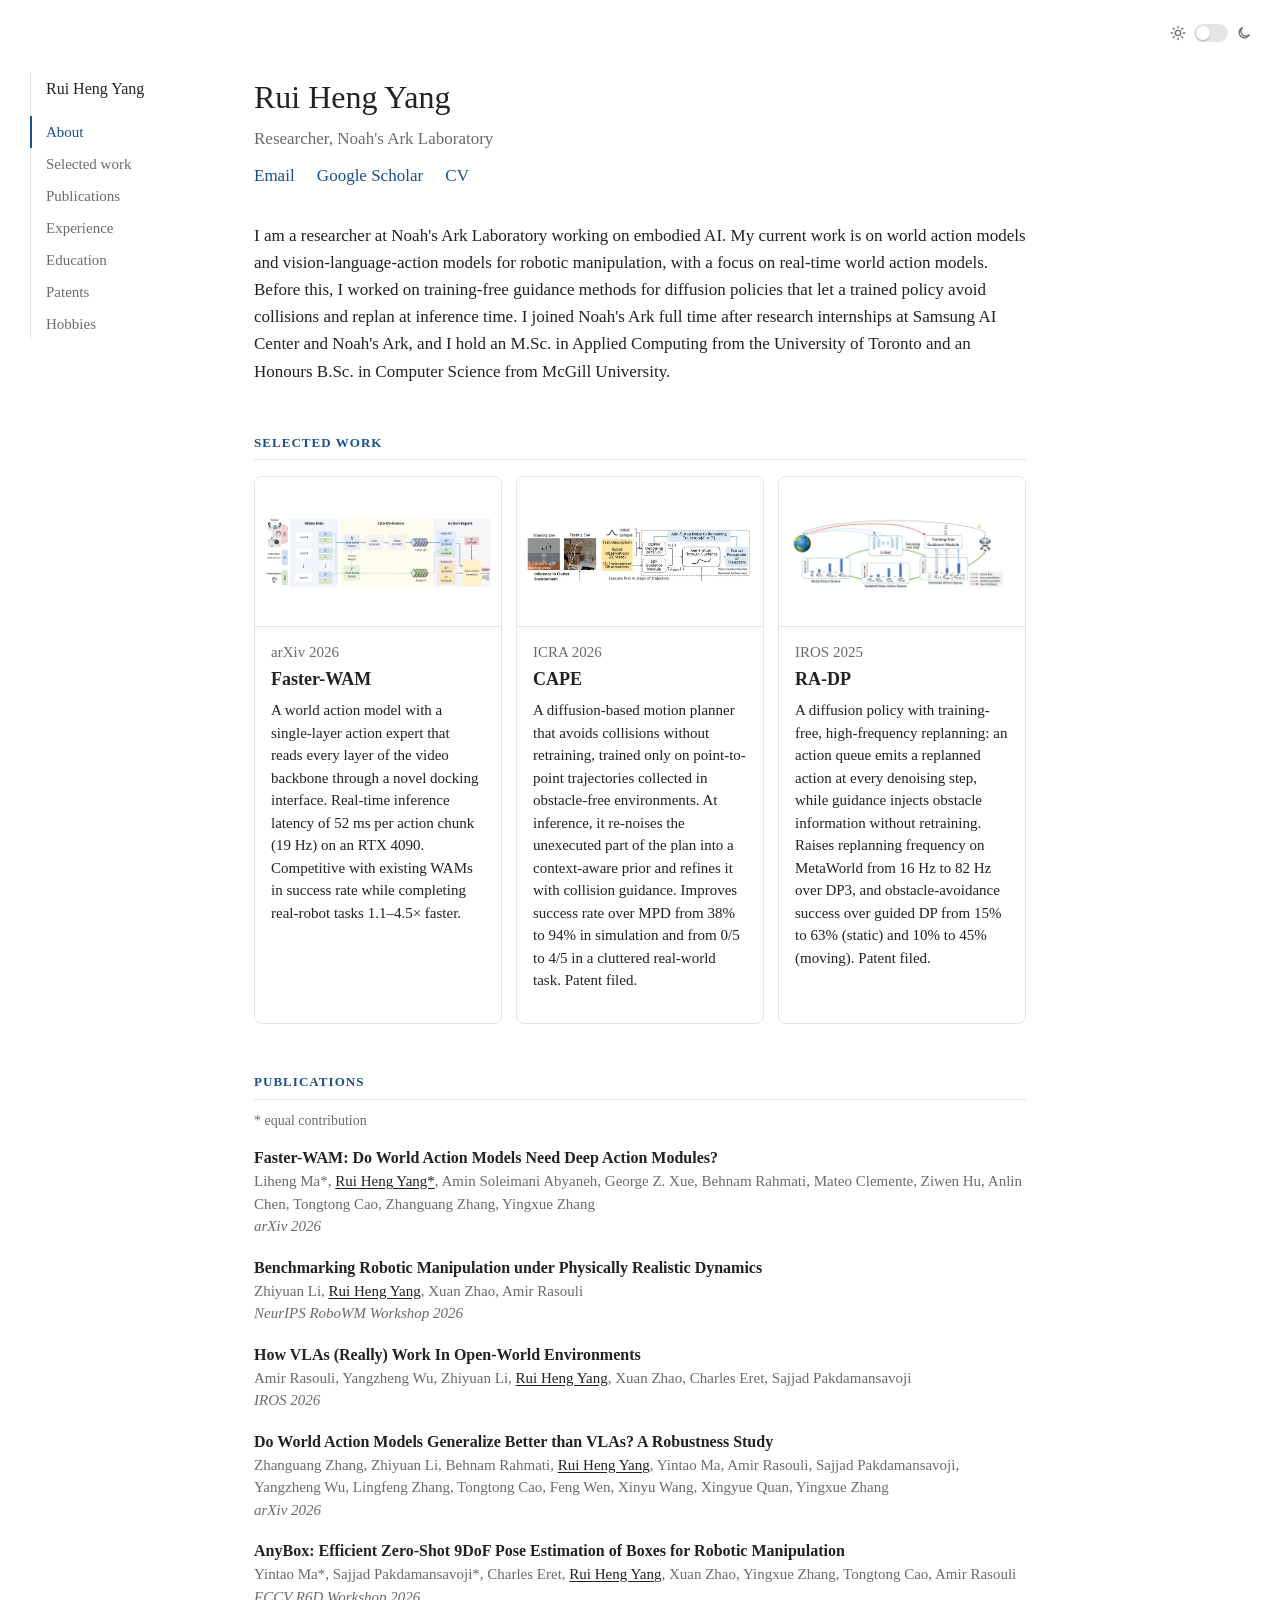
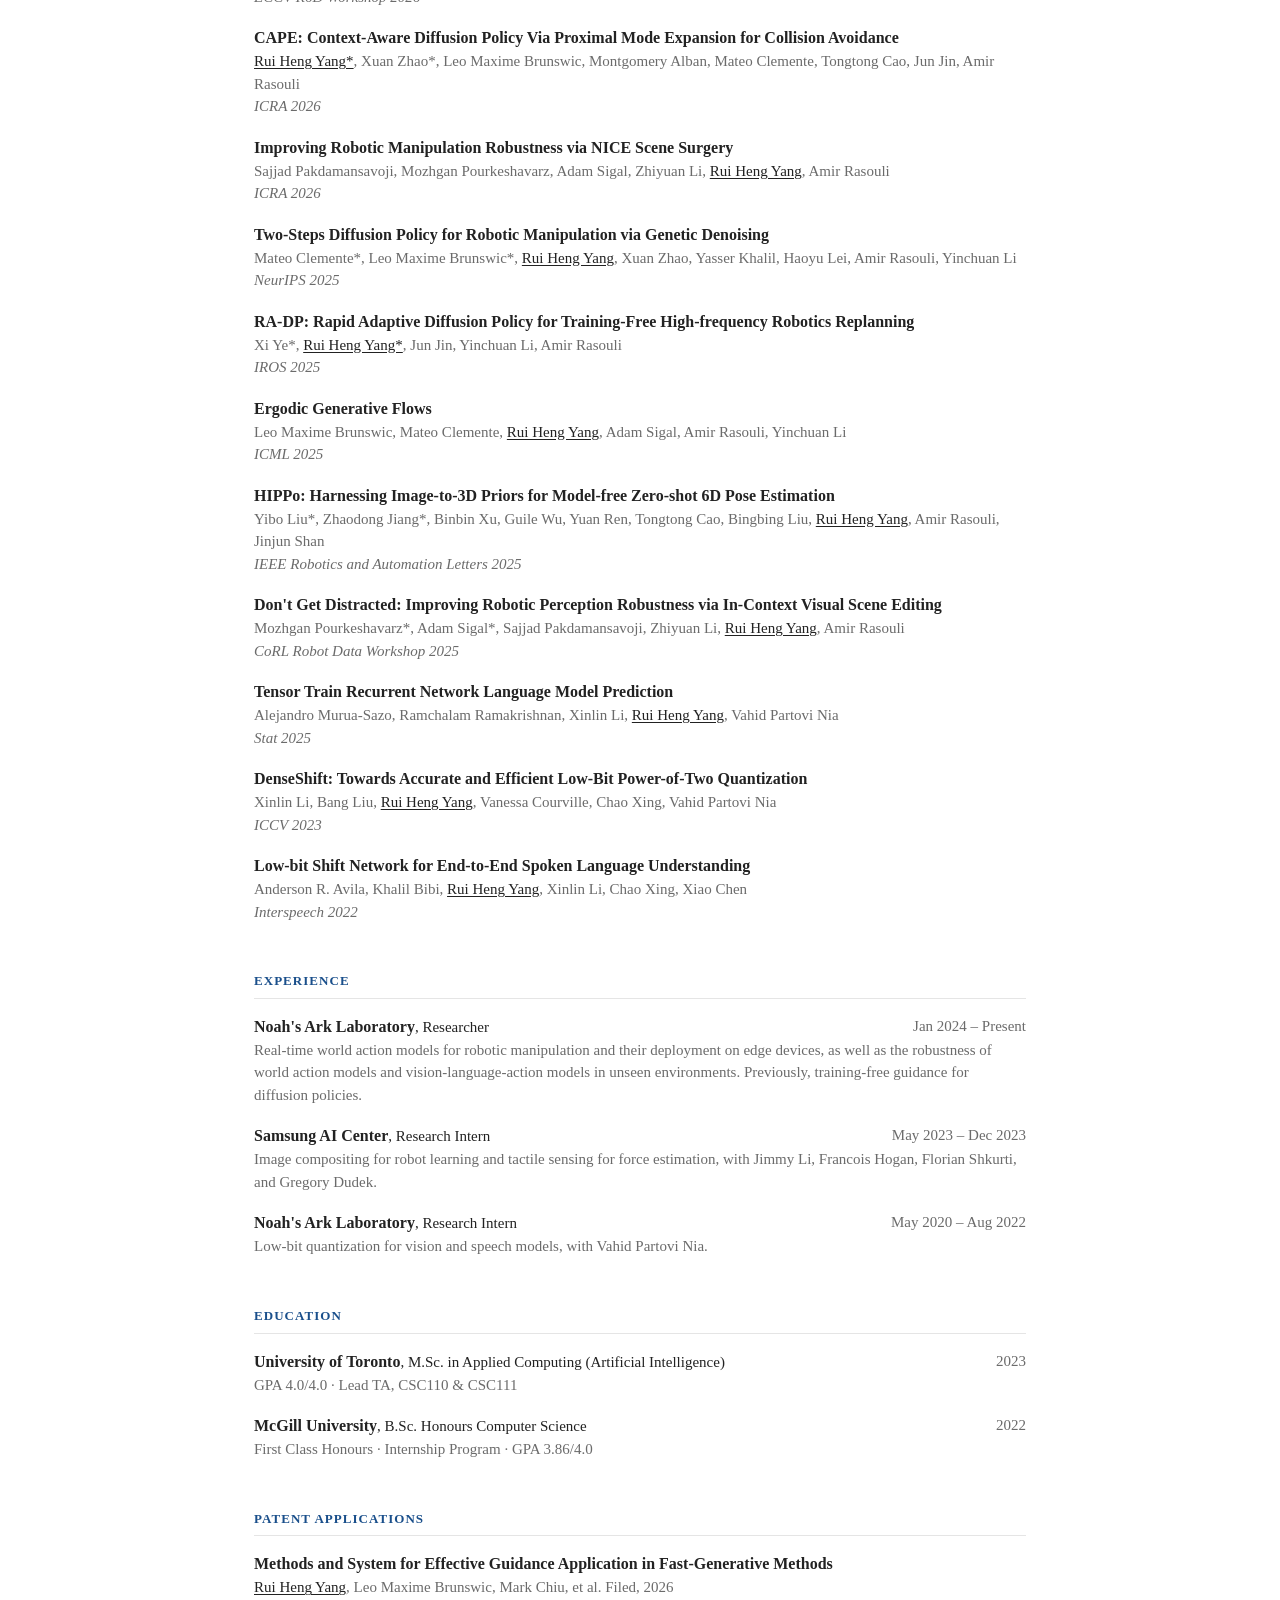
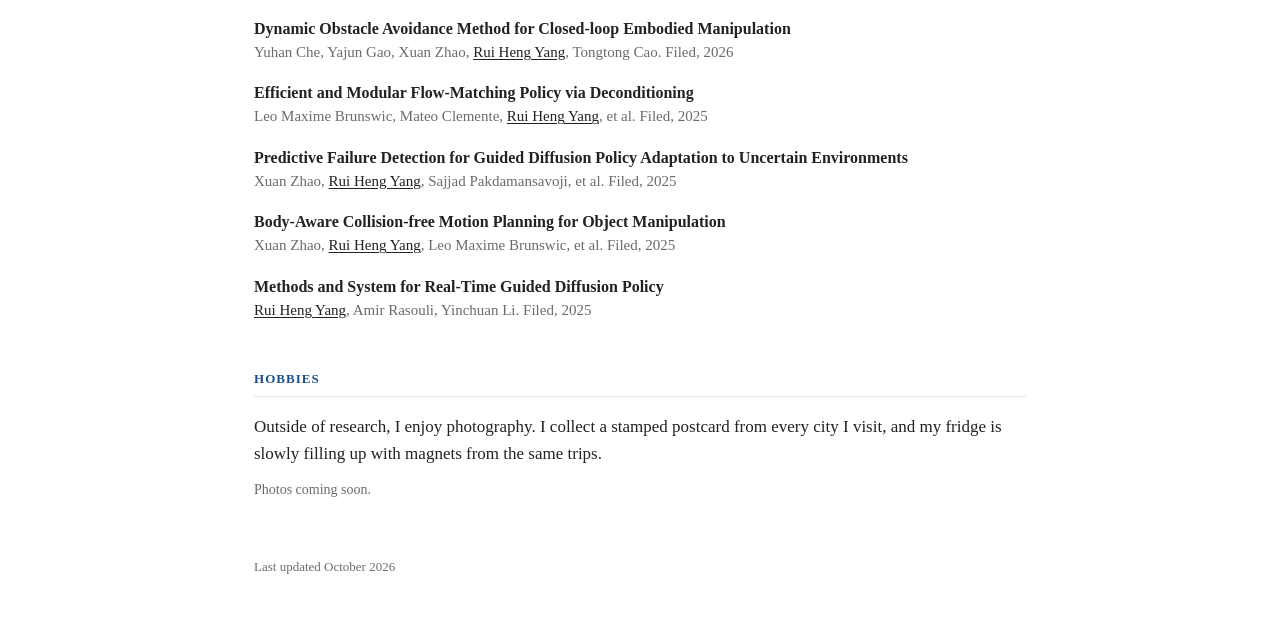
==== index.html @ 2f14631d "Website: add Hobbies section" ====
<!doctype html>
<!-- Author: Rui Heng Yang -->
<html lang="en">
<head>
  <meta charset="utf-8">
  <meta name="viewport" content="width=device-width, initial-scale=1">
  <title>Rui Heng Yang</title>
  <meta name="description" content="Rui Heng Yang, researcher at Noah's Ark Laboratory working on world action models and vision-language-action models for robotic manipulation.">
  <link rel="canonical" href="https://rhyang6.github.io/">
  <meta property="og:type" content="website">
  <meta property="og:title" content="Rui Heng Yang">
  <meta property="og:description" content="Researcher at Noah's Ark Laboratory working on world action models and vision-language-action models for robotic manipulation.">
  <meta property="og:url" content="https://rhyang6.github.io/">
  <meta name="twitter:card" content="summary">
  <link rel="icon" href="assets/favicon.svg" type="image/svg+xml">
  <link rel="stylesheet" href="styles.css">
  <script>
    // Apply the saved or system theme before first paint to avoid a flash.
    (function () {
      let saved = null;
      try { saved = localStorage.getItem("theme"); } catch { /* storage blocked: use system theme */ }
      const dark = saved ? saved === "dark" : matchMedia("(prefers-color-scheme: dark)").matches;
      document.documentElement.dataset.theme = dark ? "dark" : "light";
    })();
  </script>
</head>
<body>
  <button type="button" id="theme-toggle" class="theme-toggle" role="switch" aria-label="Dark mode">
    <svg class="icon" viewBox="0 0 24 24" aria-hidden="true"><circle cx="12" cy="12" r="4"/><path d="M12 2v2M12 20v2M4.9 4.9l1.4 1.4M17.7 17.7l1.4 1.4M2 12h2M20 12h2M4.9 19.1l1.4-1.4M17.7 6.3l1.4-1.4"/></svg>
    <span class="track"><span class="knob"></span></span>
    <svg class="icon" viewBox="0 0 24 24" aria-hidden="true"><path d="M20 14.5A8 8 0 1 1 9.5 4a6.5 6.5 0 0 0 10.5 10.5z"/></svg>
  </button>
  <nav class="sidebar" aria-label="Sections">
    <a href="#top" class="sidebar-name">Rui Heng Yang</a>
    <a href="#about">About</a>
    <a href="#selected">Selected work</a>
    <a href="#publications">Publications</a>
    <a href="#experience">Experience</a>
    <a href="#education">Education</a>
    <a href="#patents">Patents</a>
    <a href="#hobbies">Hobbies</a>
  </nav>
  <main id="top">
    <header>
      <h1>Rui Heng Yang</h1>
      <p class="meta">Researcher, Noah's Ark Laboratory</p>
      <p class="contact">
        <a href="mailto:ruihengyang6@hotmail.com">Email</a>
        <a href="https://scholar.google.ca/citations?user=rZIiTroAAAAJ&amp;hl=en" target="_blank" rel="noopener">Google Scholar</a>
        <a href="assets/Rui_Heng_Yang_CV.pdf" target="_blank">CV</a>
      </p>
      <nav class="topnav" aria-label="Sections">
        <a href="#selected">Selected work</a>
        <a href="#publications">Publications</a>
        <a href="#experience">Experience</a>
        <a href="#education">Education</a>
        <a href="#patents">Patents</a>
        <a href="#hobbies">Hobbies</a>
      </nav>
    </header>

    <section id="about">
      <p>
        I am a researcher at Noah's Ark Laboratory working on embodied AI. My current work is on world action
        models and vision-language-action models for robotic manipulation, with a focus on real-time world
        action models. Before this, I worked on training-free guidance methods for diffusion policies that let
        a trained policy avoid collisions and replan at inference time. I joined Noah's Ark full time after
        research internships at Samsung AI Center and Noah's Ark, and I hold an M.Sc. in Applied Computing from
        the University of Toronto and an Honours B.Sc. in Computer Science from McGill University.
      </p>
    </section>

    <section id="selected">
      <h2>Selected work</h2>
      <div class="cards" id="highlight-cards"></div>
    </section>

    <section id="publications">
      <h2>Publications</h2>
      <p class="note">* equal contribution</p>
      <ul class="list" id="pub-list"></ul>
    </section>

    <section id="experience">
      <h2>Experience</h2>
      <ul class="list" id="exp-list"></ul>
    </section>

    <section id="education">
      <h2>Education</h2>
      <ul class="list" id="edu-list"></ul>
    </section>

    <section id="patents">
      <h2>Patent applications</h2>
      <ul class="list" id="patent-list"></ul>
    </section>

    <section id="hobbies">
      <h2>Hobbies</h2>
      <p>
        Outside of research, I enjoy photography. I collect a stamped postcard from every city I visit, and my
        fridge is slowly filling up with magnets from the same trips.
      </p>
      <p class="note">Photos coming soon.</p>
    </section>

    <footer>Last updated October 2026</footer>
  </main>

  <dialog id="lightbox" aria-label="Enlarged figure">
    <button type="button" class="lightbox-close" aria-label="Close">&times;</button>
    <img src="" alt="">
  </dialog>
  <script src="data.js"></script>
  <script src="main.js"></script>
</body>
</html>
---- styles.css ----
/* Author: Rui Heng Yang */
:root {
  --bg: #ffffff;
  --text: #222222;
  --muted: #6b6b6b;
  --rule: #e5e5e5;
  --link: #1a4f8b;
  --font: "Charter", "Bitstream Charter", "Sitka Text", Cambria, Georgia, serif;
}
[data-theme="dark"] { --bg: #161616; --text: #e4e4e4; --muted: #9a9a9a; --rule: #2e2e2e; --link: #8fb8e8; }

* { box-sizing: border-box; }
body { margin: 0; background: var(--bg); color: var(--text); font: 17px/1.6 var(--font); }
main { max-width: 820px; margin: 0 auto; padding: 72px 24px 48px; }
a { color: var(--link); text-decoration: none; }
a:hover { text-decoration: underline; }
p { margin: 0 0 1em; }

header { margin-bottom: 32px; }
h1 { font-size: 32px; font-weight: 400; margin: 0; }
.meta { color: var(--muted); margin: 2px 0 10px; }
.contact a { margin-right: 18px; }
.theme-toggle {
  position: fixed; top: 20px; right: 24px; display: flex; align-items: center; gap: 8px;
  background: none; border: 0; padding: 4px; cursor: pointer; color: var(--muted);
}
.theme-toggle:hover { color: var(--text); }
.theme-toggle .icon { width: 16px; height: 16px; fill: none; stroke: currentColor; stroke-width: 2; stroke-linecap: round; stroke-linejoin: round; }
.track { position: relative; width: 34px; height: 18px; border-radius: 9px; background: var(--rule); transition: background .2s; }
.knob {
  position: absolute; top: 2px; left: 2px; width: 14px; height: 14px; border-radius: 50%;
  background: var(--bg); box-shadow: 0 1px 2px rgba(0,0,0,.25); transition: transform .2s;
}
[data-theme="dark"] .track { background: var(--link); }
[data-theme="dark"] .knob { transform: translateX(16px); }

/* Sidebar: fixed section links, shown only when there is room beside the content column. */
.sidebar {
  position: fixed; top: 72px; left: max(24px, calc(50% - 410px - 200px)); width: 160px;
  display: flex; flex-direction: column; border-left: 1px solid var(--rule); font-size: 15px;
}
.sidebar a { color: var(--muted); padding: 4px 0 4px 14px; margin-left: -1px; border-left: 2px solid transparent; }
.sidebar a:hover { color: var(--text); text-decoration: none; }
.sidebar a.current { color: var(--link); border-left-color: var(--link); }
.sidebar .sidebar-name { color: var(--text); font-size: 16px; margin-bottom: 10px; }
html { scroll-behavior: smooth; }
section { scroll-margin-top: 24px; }
/* Section links under the header replace the sidebar when there is no room for it. */
.topnav { display: none; flex-wrap: wrap; gap: 4px 16px; margin-top: 14px; padding-top: 10px; border-top: 1px solid var(--rule); font-size: 15px; }
.topnav a { color: var(--muted); }
.topnav a:hover { color: var(--text); text-decoration: none; }
@media (max-width: 1260px) { .sidebar { display: none; } .topnav { display: flex; } }

h2 {
  font-size: 13px; font-weight: 600; letter-spacing: .08em; text-transform: uppercase;
  color: var(--link); margin: 48px 0 16px; padding-bottom: 6px; border-bottom: 1px solid var(--rule);
}
.note { color: var(--muted); font-size: 14px; margin-top: -6px; }

/* Selected work */
.cards { display: grid; grid-template-columns: repeat(3, 1fr); gap: 14px; }
.card {
  border: 1px solid var(--rule); border-radius: 8px; padding: 0 16px 16px; display: flex; flex-direction: column;
  overflow: hidden; transition: border-color .15s, transform .15s;
}
.card:hover { border-color: var(--link); transform: translateY(-2px); }
.card-fig {
  margin: 0 -16px 14px; height: 150px; background: #fff; border: 0; border-bottom: 1px solid var(--rule);
  display: block; width: calc(100% + 32px); padding: 10px; cursor: zoom-in; font: inherit; overflow: hidden;
}
/* Fixed pixel height: percentage heights inside a <button> do not resolve in Safari. */
.card-fig img { display: block; width: 100%; height: 129px; object-fit: contain; }
#lightbox { border: 0; padding: 36px 16px 16px; background: #fff; border-radius: 8px; max-width: 94vw; max-height: 92vh; cursor: zoom-out; }
#lightbox::backdrop { background: rgba(0, 0, 0, .7); }
#lightbox img { display: block; max-width: calc(94vw - 32px); max-height: calc(92vh - 52px); }
.lightbox-close { position: absolute; top: 6px; right: 8px; border: 0; background: none; font-size: 28px; line-height: 1; color: #555; cursor: pointer; }
.lightbox-close:hover { color: #000; }
.card-venue { font-size: 13px; color: var(--muted); margin: 0 0 4px; }
.card h3 { font-size: 18px; font-weight: 600; margin: 0 0 8px; line-height: 1.3; }
.card p { font-size: 15px; line-height: 1.5; }
.card > p:nth-of-type(2) { flex: 1; }

/* Lists */
.list { list-style: none; padding: 0; margin: 0; }
.list > li { margin-bottom: 18px; font-size: 15px; line-height: 1.5; color: var(--muted); }
.title { color: var(--text); font-weight: 600; font-size: 16px; }
.paper-link { color: inherit; }
.paper-link:hover { color: var(--link); }
.me { color: var(--text); text-decoration: underline; text-underline-offset: 2px; }
.venue { font-style: italic; }
.row { display: flex; justify-content: space-between; gap: 16px; color: var(--text); }
.dates { color: var(--muted); white-space: nowrap; }
.sub { color: var(--muted); }

@media (prefers-reduced-motion: reduce) {
  html { scroll-behavior: auto; }
  *, *::before, *::after { transition: none !important; }
  .card:hover { transform: none; }
}

footer { margin-top: 56px; font-size: 13px; color: var(--muted); }

@media (max-width: 720px) {
  main { padding-top: 40px; }
  .cards { grid-template-columns: 1fr; }
  .row { flex-direction: column; gap: 0; }
}
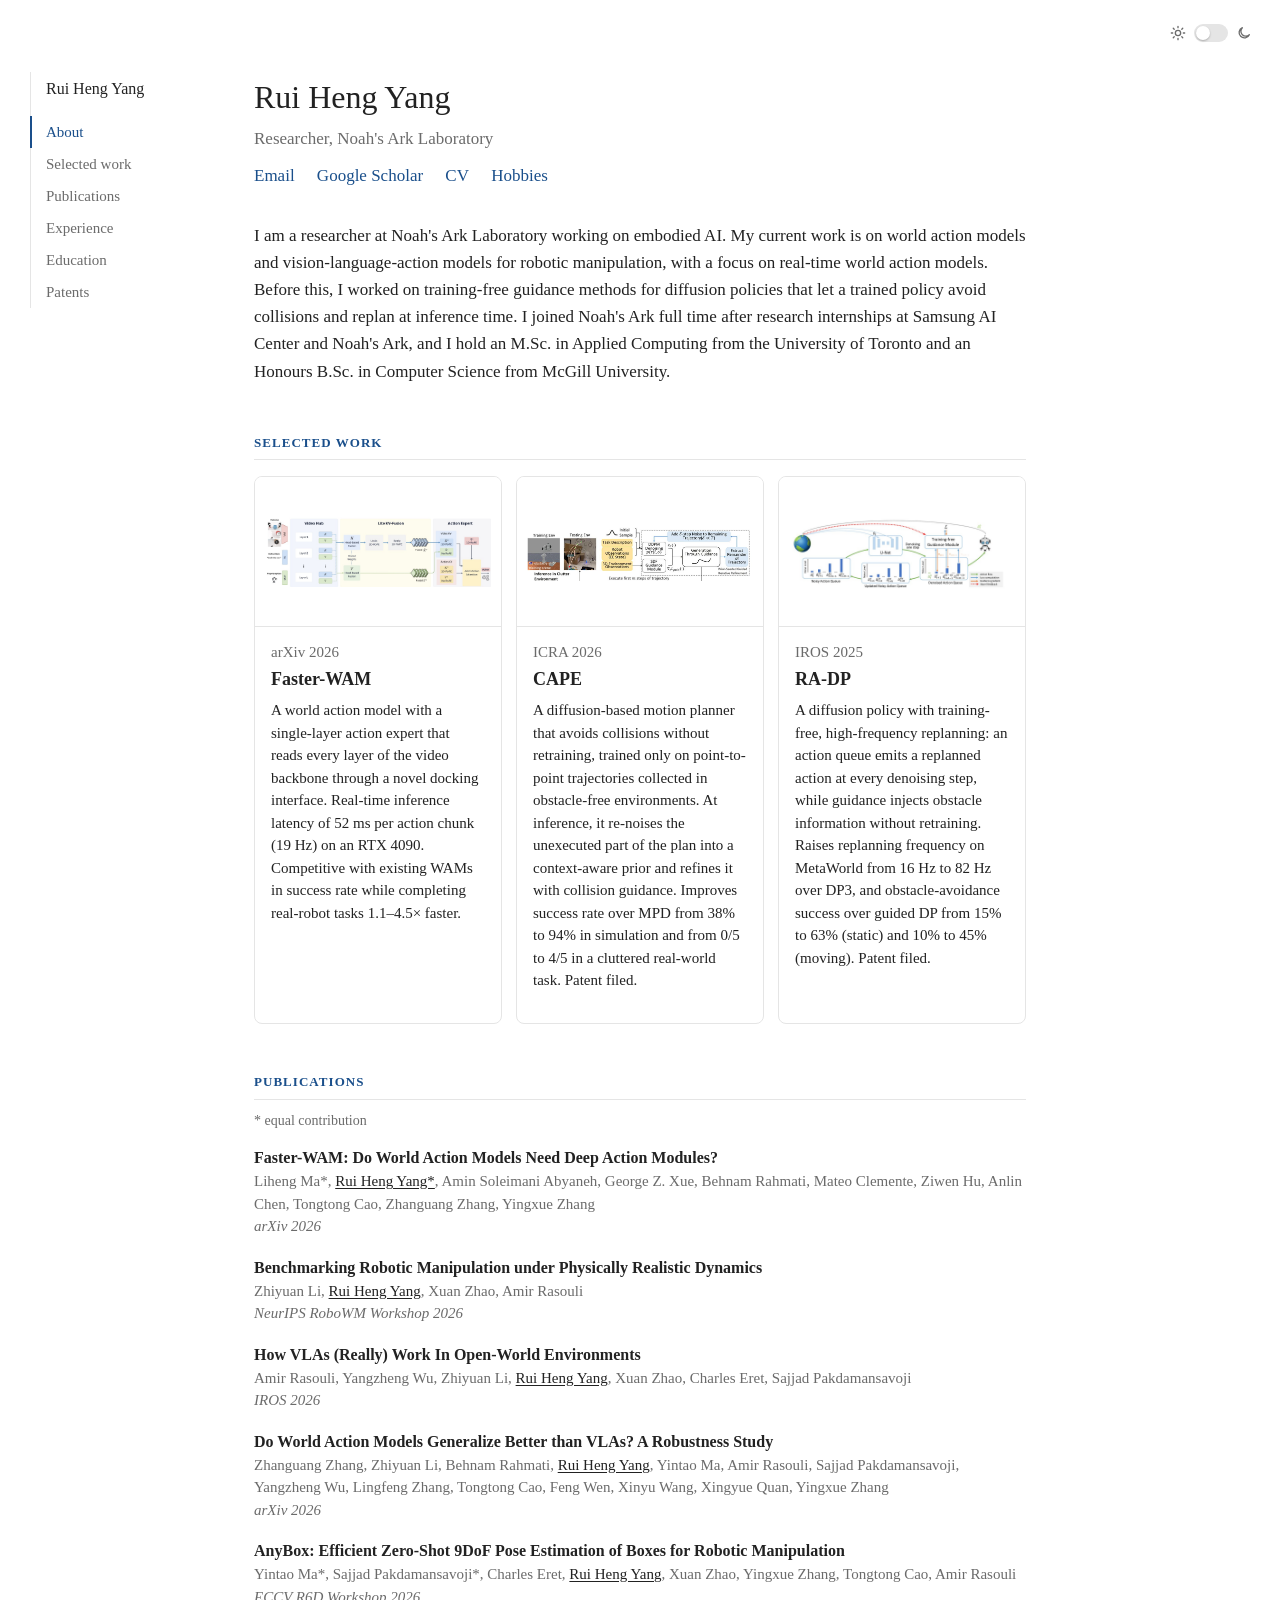
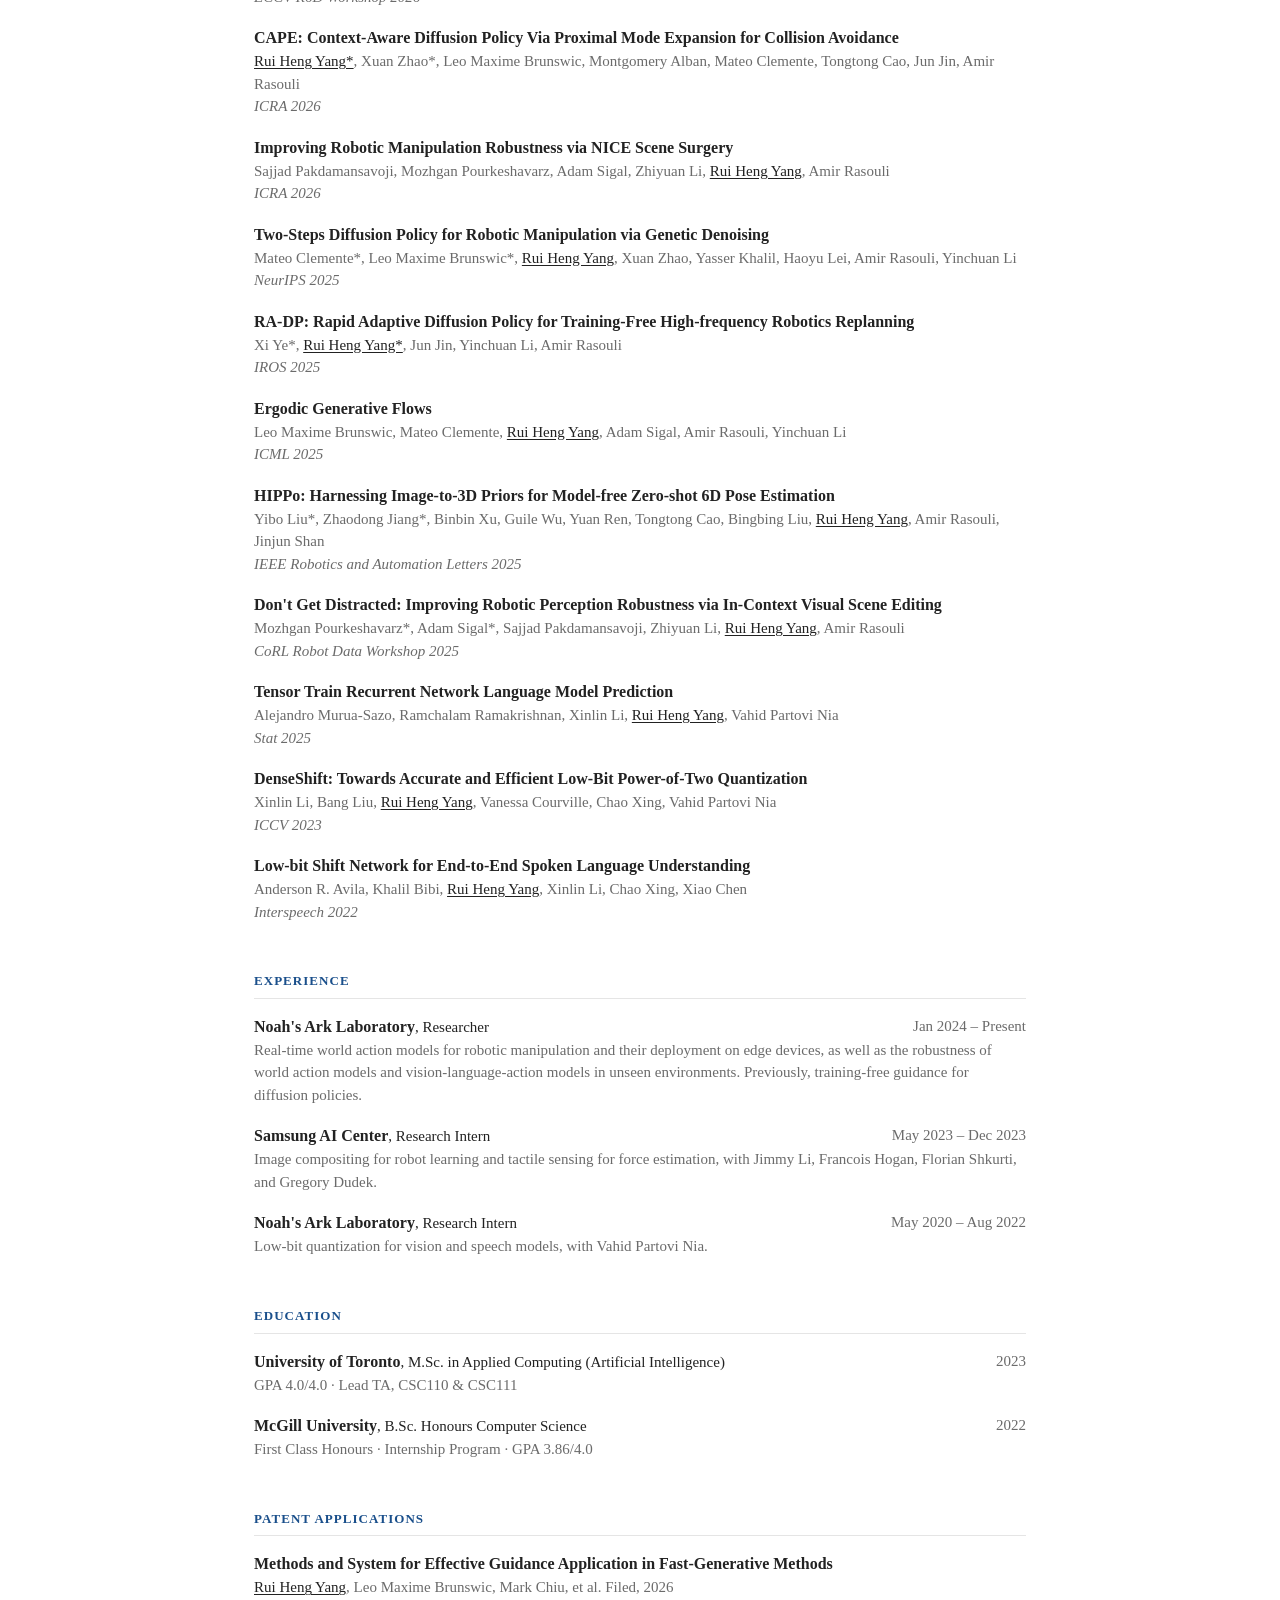
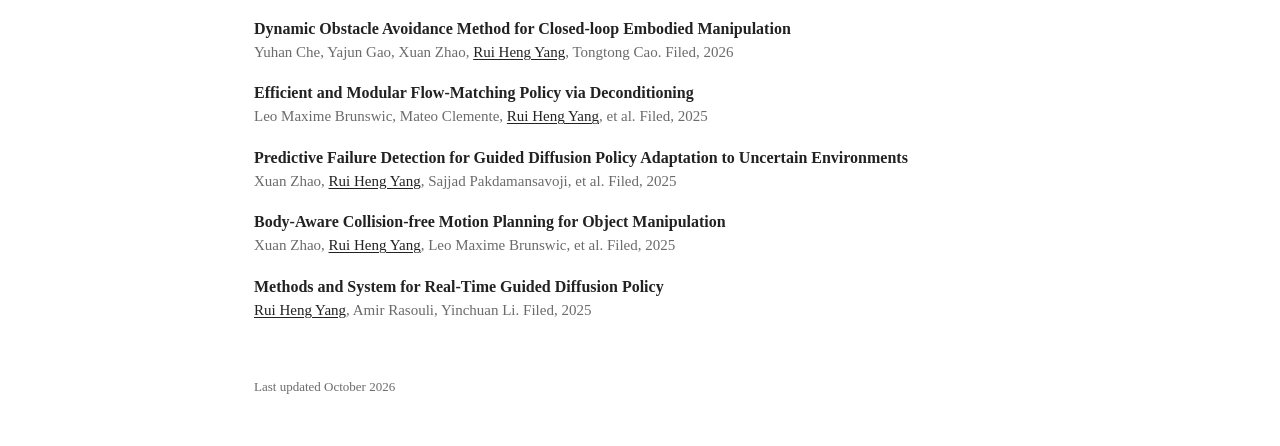
==== commit 36d46422: "Website: move Hobbies to its own page, linked from header" ====
--- a/index.html
+++ b/index.html
@@ -38,7 +38,6 @@
     <a href="#experience">Experience</a>
     <a href="#education">Education</a>
     <a href="#patents">Patents</a>
-    <a href="#hobbies">Hobbies</a>
   </nav>
   <main id="top">
     <header>
@@ -48,6 +47,7 @@
         <a href="mailto:ruihengyang6@hotmail.com">Email</a>
         <a href="https://scholar.google.ca/citations?user=rZIiTroAAAAJ&amp;hl=en" target="_blank" rel="noopener">Google Scholar</a>
         <a href="assets/Rui_Heng_Yang_CV.pdf" target="_blank">CV</a>
+        <a href="hobbies.html">Hobbies</a>
       </p>
       <nav class="topnav" aria-label="Sections">
         <a href="#selected">Selected work</a>
@@ -55,7 +55,6 @@
         <a href="#experience">Experience</a>
         <a href="#education">Education</a>
         <a href="#patents">Patents</a>
-        <a href="#hobbies">Hobbies</a>
       </nav>
     </header>
 
@@ -96,15 +95,6 @@
       <ul class="list" id="patent-list"></ul>
     </section>
 
-    <section id="hobbies">
-      <h2>Hobbies</h2>
-      <p>
-        Outside of research, I enjoy photography. I collect a stamped postcard from every city I visit, and my
-        fridge is slowly filling up with magnets from the same trips.
-      </p>
-      <p class="note">Photos coming soon.</p>
-    </section>
-
     <footer>Last updated October 2026</footer>
   </main>
 
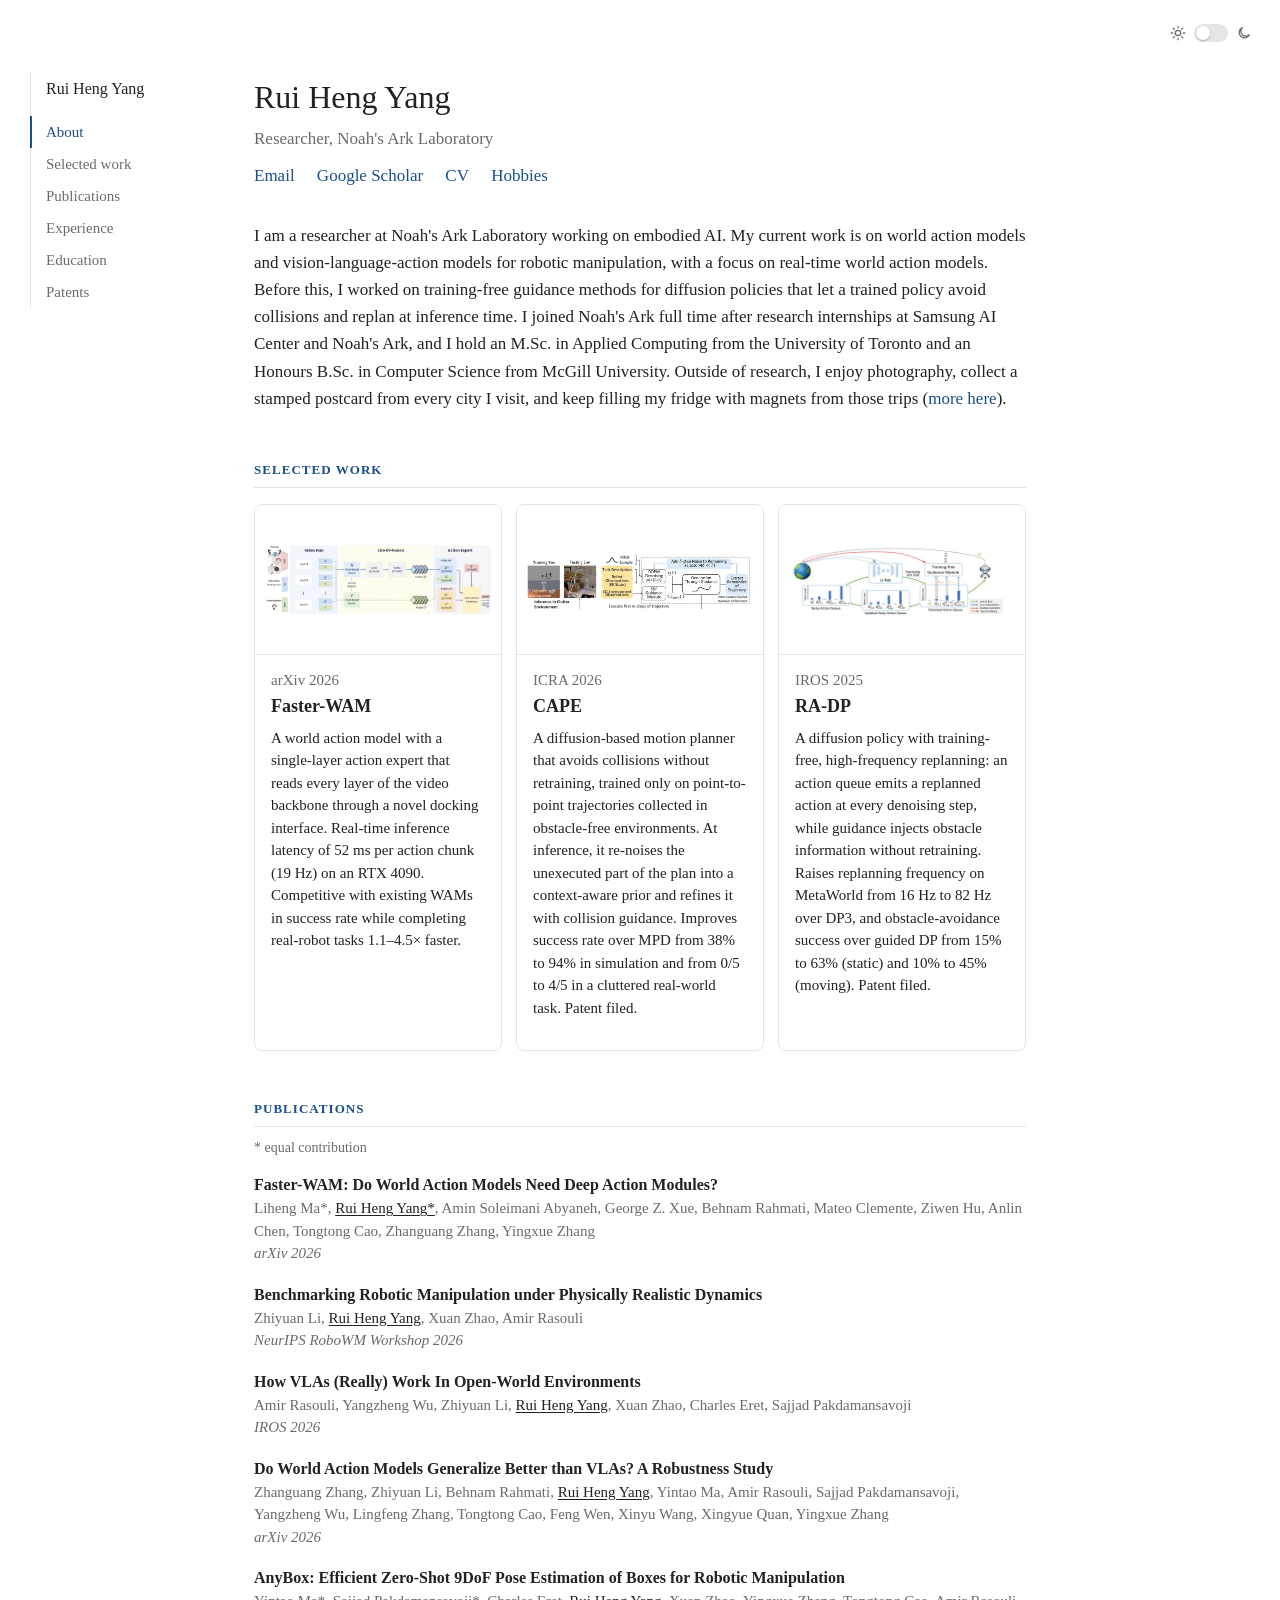
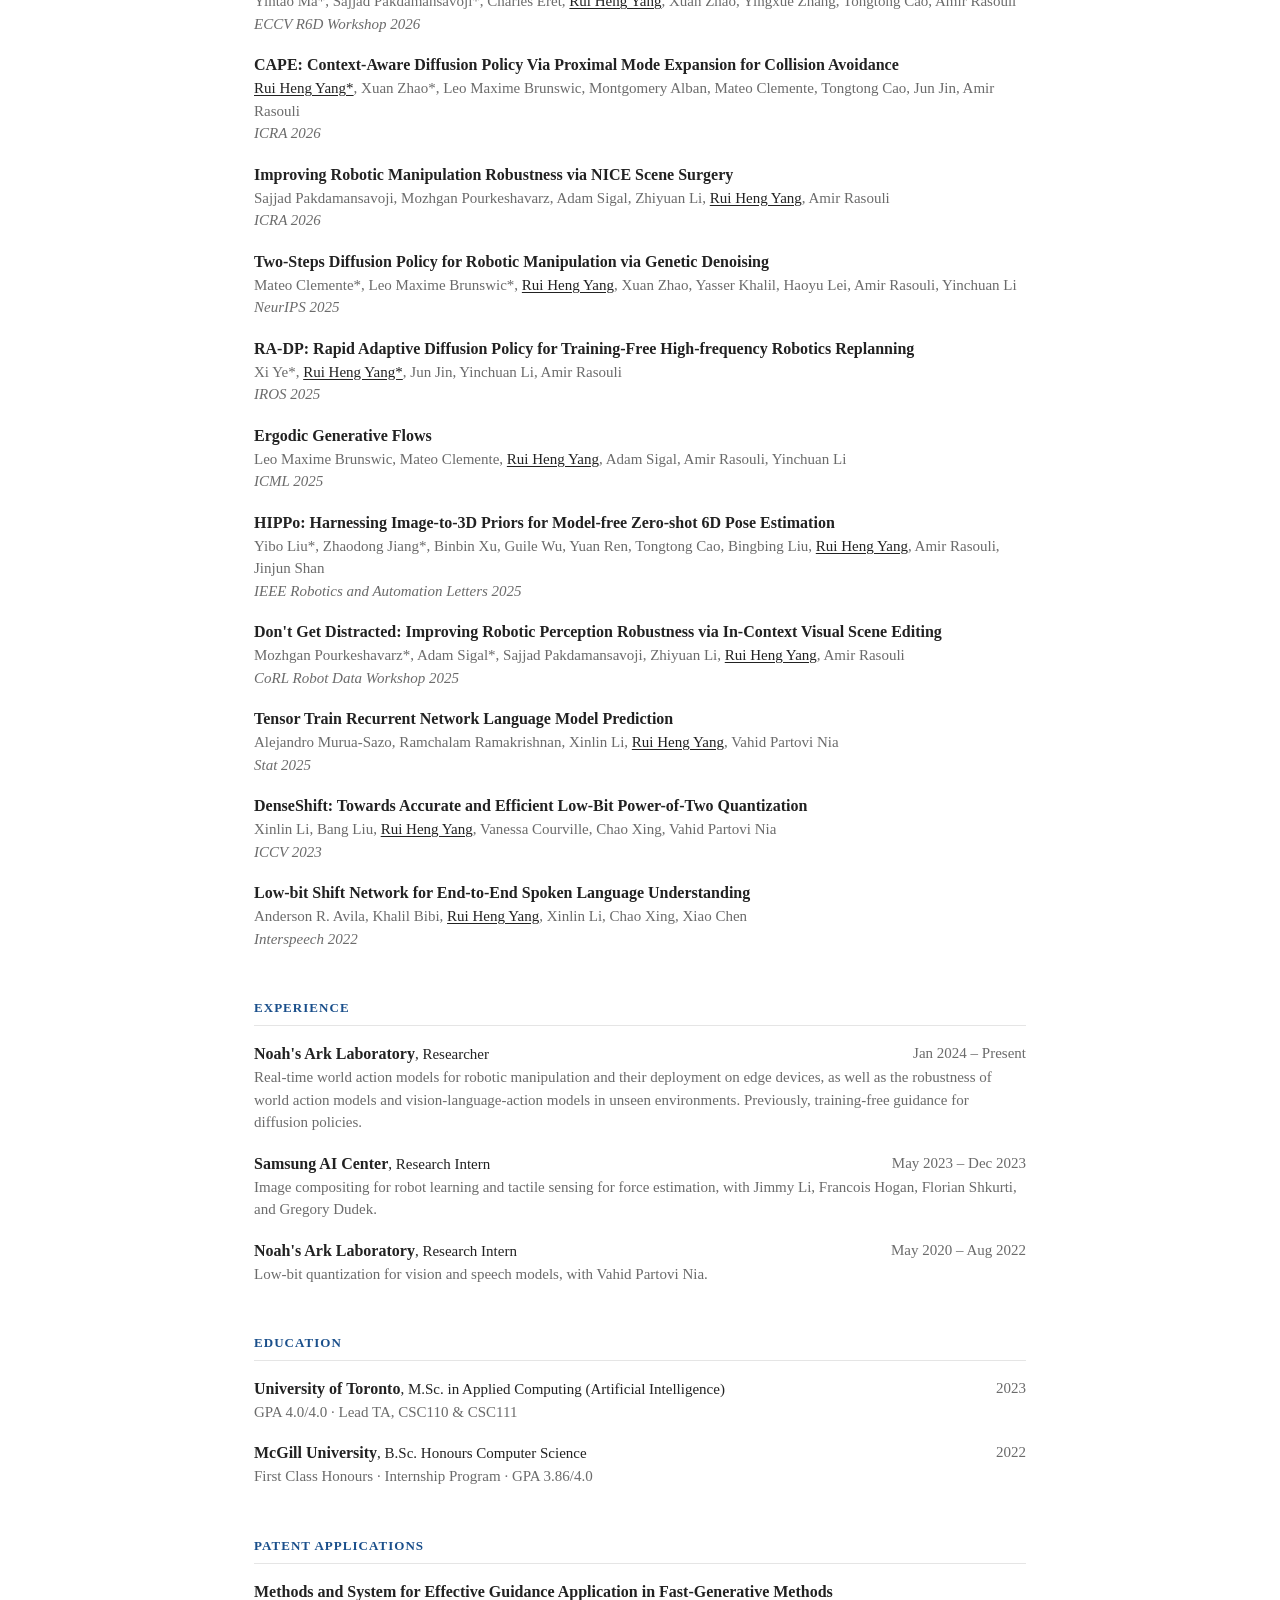
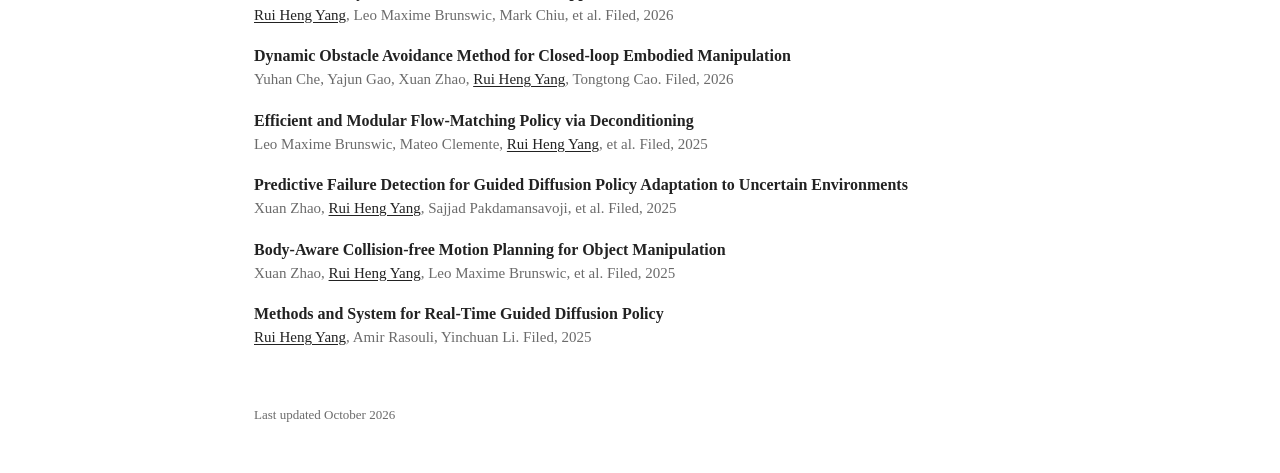
==== commit fde398e9: "Website: mention hobbies in About" ====
--- a/index.html
+++ b/index.html
@@ -65,7 +65,9 @@
         action models. Before this, I worked on training-free guidance methods for diffusion policies that let
         a trained policy avoid collisions and replan at inference time. I joined Noah's Ark full time after
         research internships at Samsung AI Center and Noah's Ark, and I hold an M.Sc. in Applied Computing from
-        the University of Toronto and an Honours B.Sc. in Computer Science from McGill University.
+        the University of Toronto and an Honours B.Sc. in Computer Science from McGill University. Outside of
+        research, I enjoy photography, collect a stamped postcard from every city I visit, and keep filling my
+        fridge with magnets from those trips (<a href="hobbies.html">more here</a>).
       </p>
     </section>
 
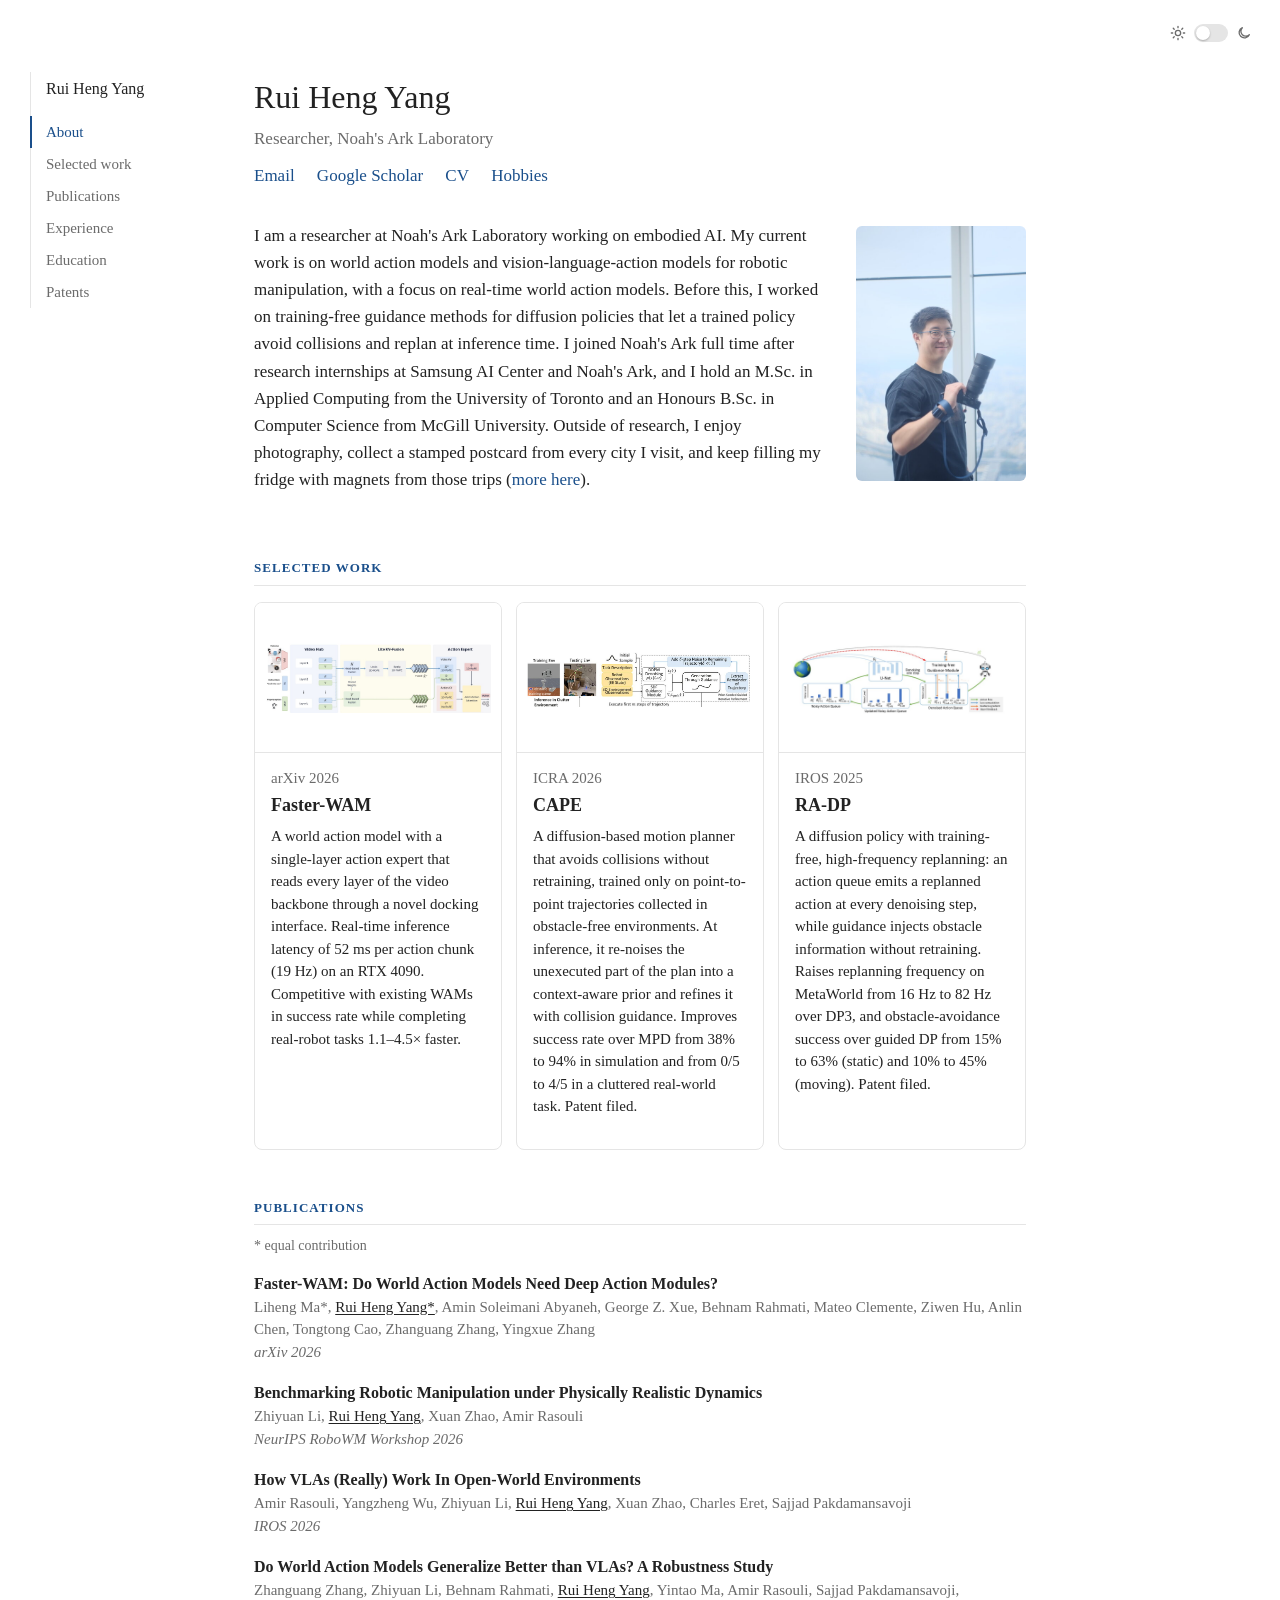
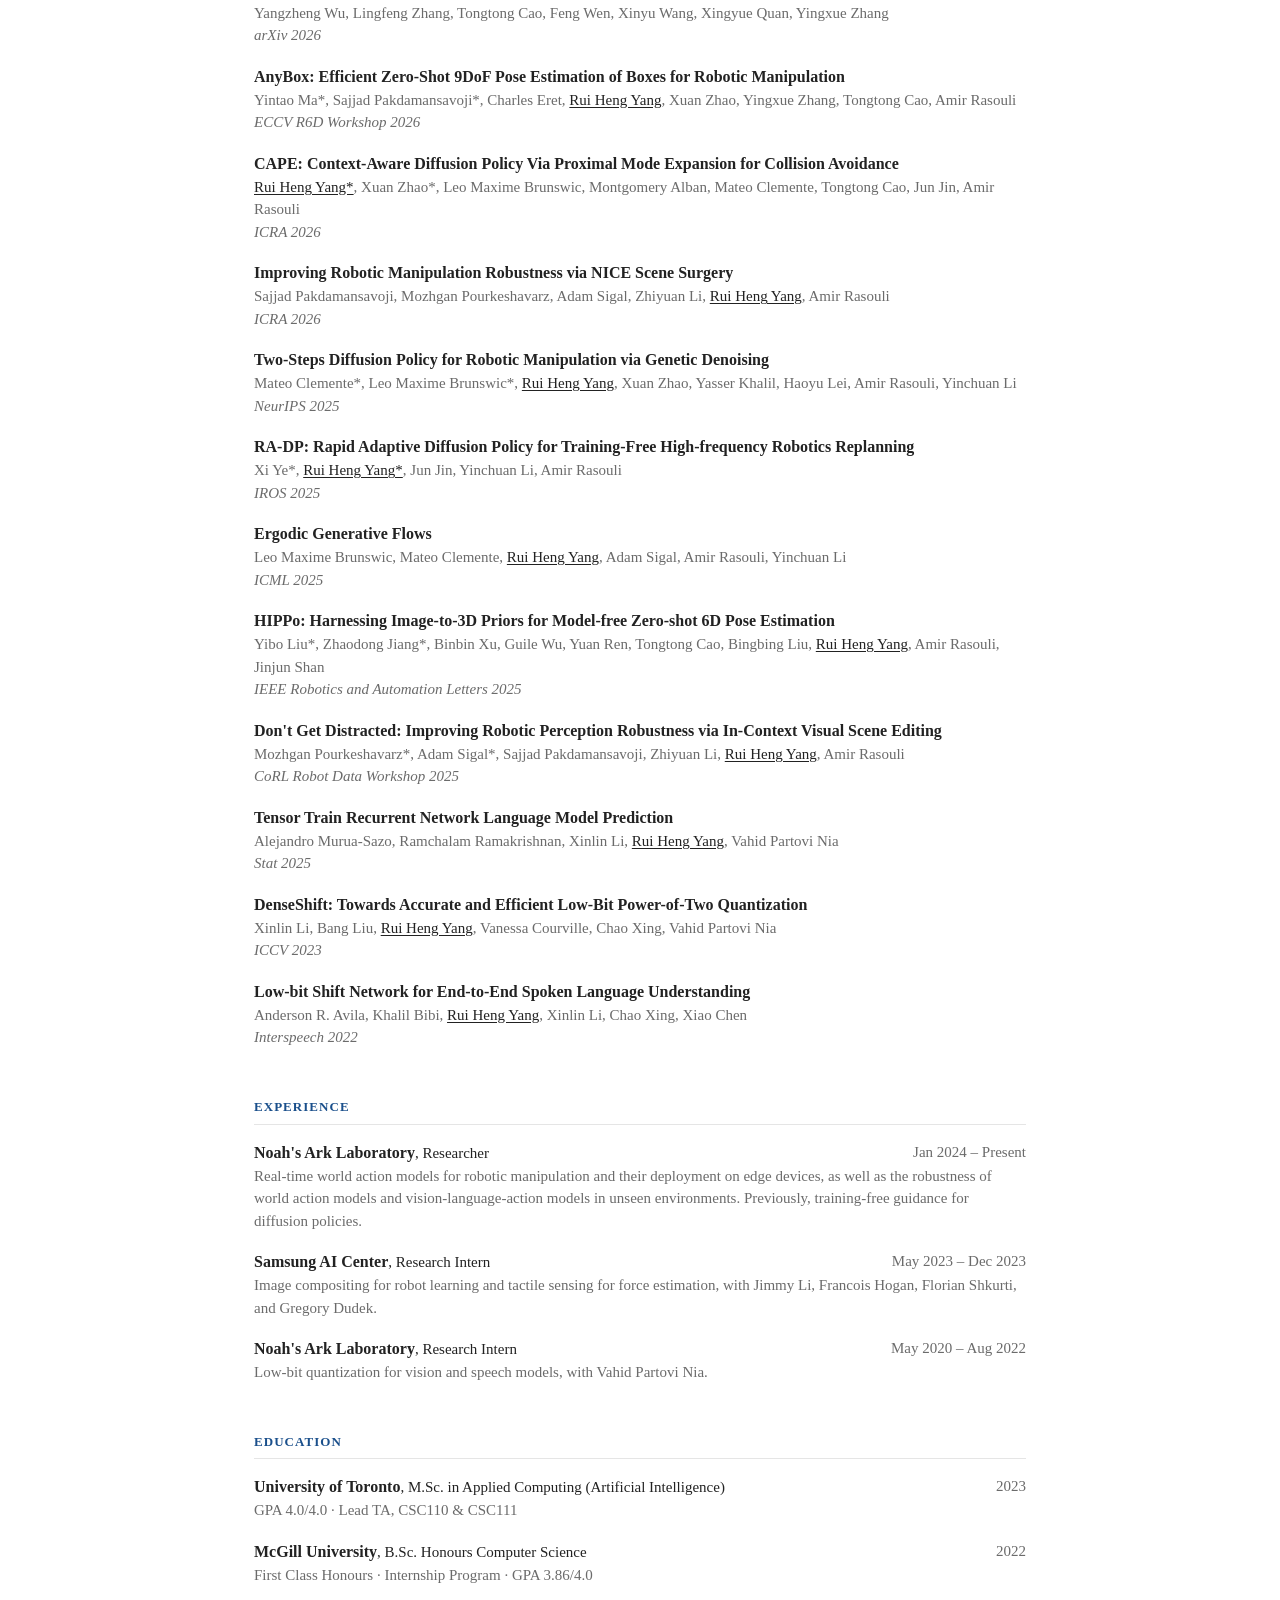
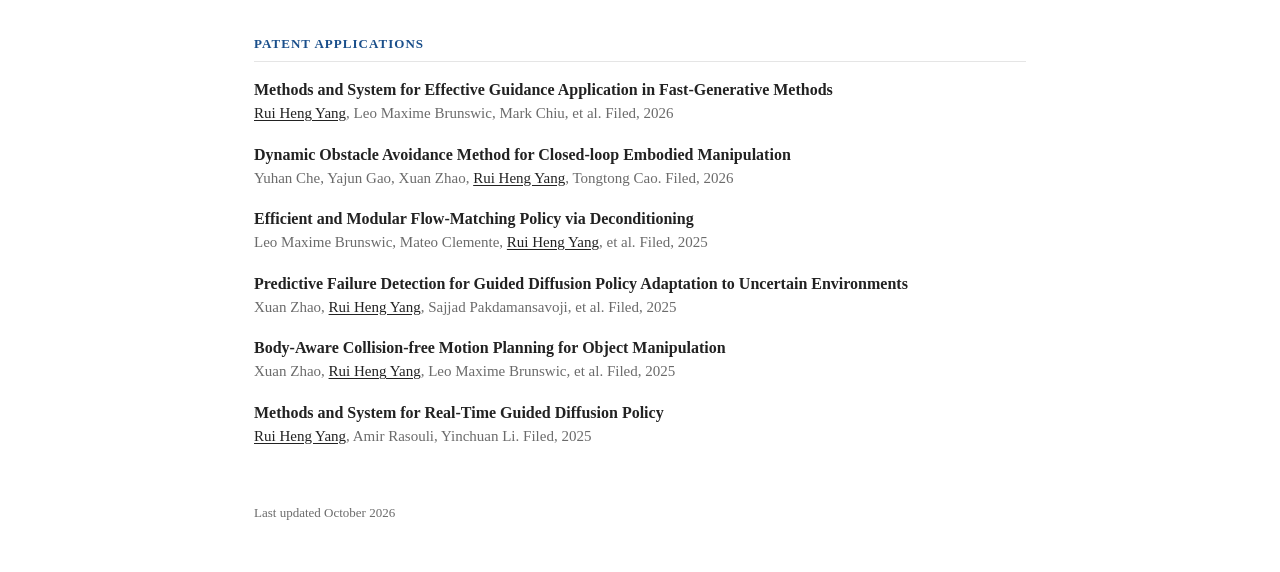
==== commit 93c20be2: "Website: profile photo in About" ====
--- a/index.html
+++ b/index.html
@@ -59,6 +59,7 @@
     </header>
 
     <section id="about">
+      <img class="profile" src="assets/figs/profile.jpg" alt="Rui Heng Yang holding a camera" width="480" height="720">
       <p>
         I am a researcher at Noah's Ark Laboratory working on embodied AI. My current work is on world action
         models and vision-language-action models for robotic manipulation, with a focus on real-time world
--- a/styles.css
+++ b/styles.css
@@ -57,6 +57,10 @@
 }
 .note { color: var(--muted); font-size: 14px; margin-top: -6px; }
 
+/* About: portrait floated beside the bio; the section clears it so the next heading starts below. */
+#about { display: flow-root; }
+.profile { float: right; width: 170px; height: auto; margin: 4px 0 12px 28px; border-radius: 6px; }
+
 /* Selected work */
 .cards { display: grid; grid-template-columns: repeat(3, 1fr); gap: 14px; }
 .card {
@@ -104,4 +108,5 @@
   main { padding-top: 40px; }
   .cards { grid-template-columns: 1fr; }
   .row { flex-direction: column; gap: 0; }
+  .profile { width: 120px; margin-left: 18px; }
 }
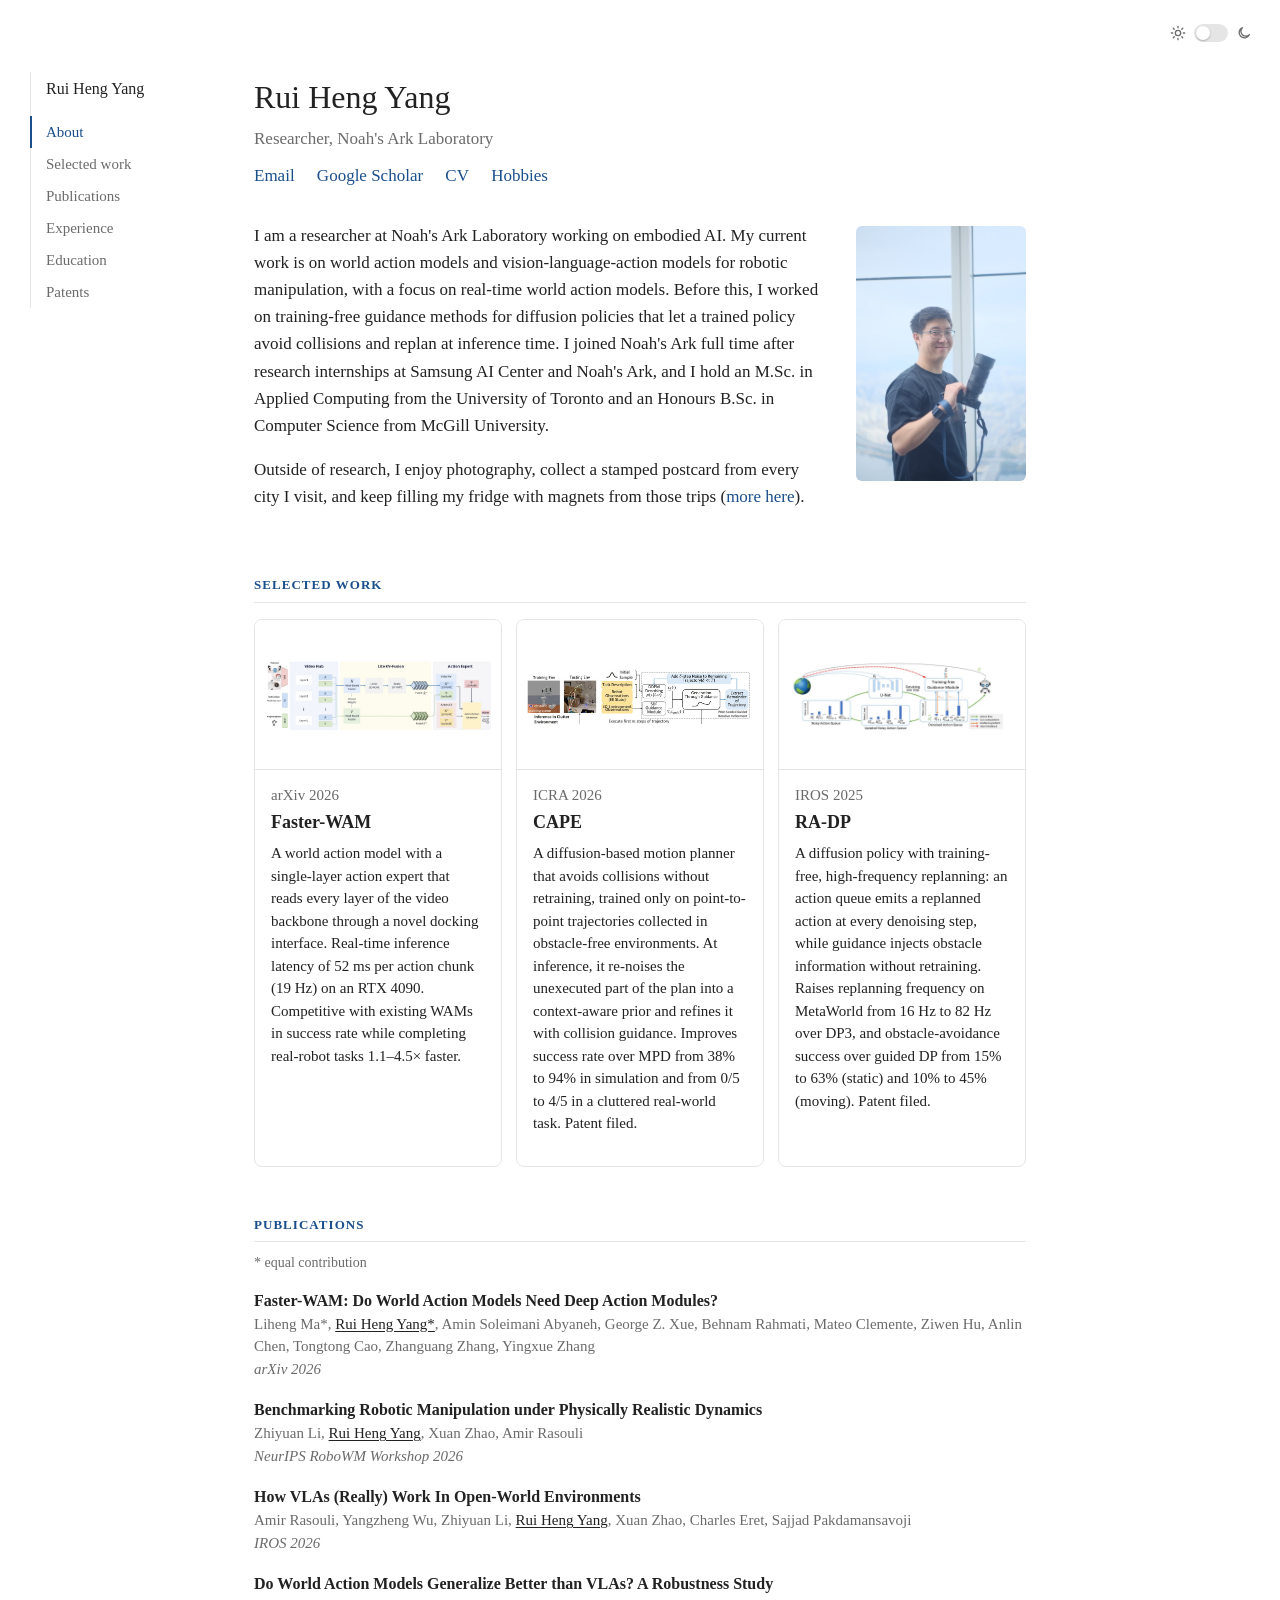
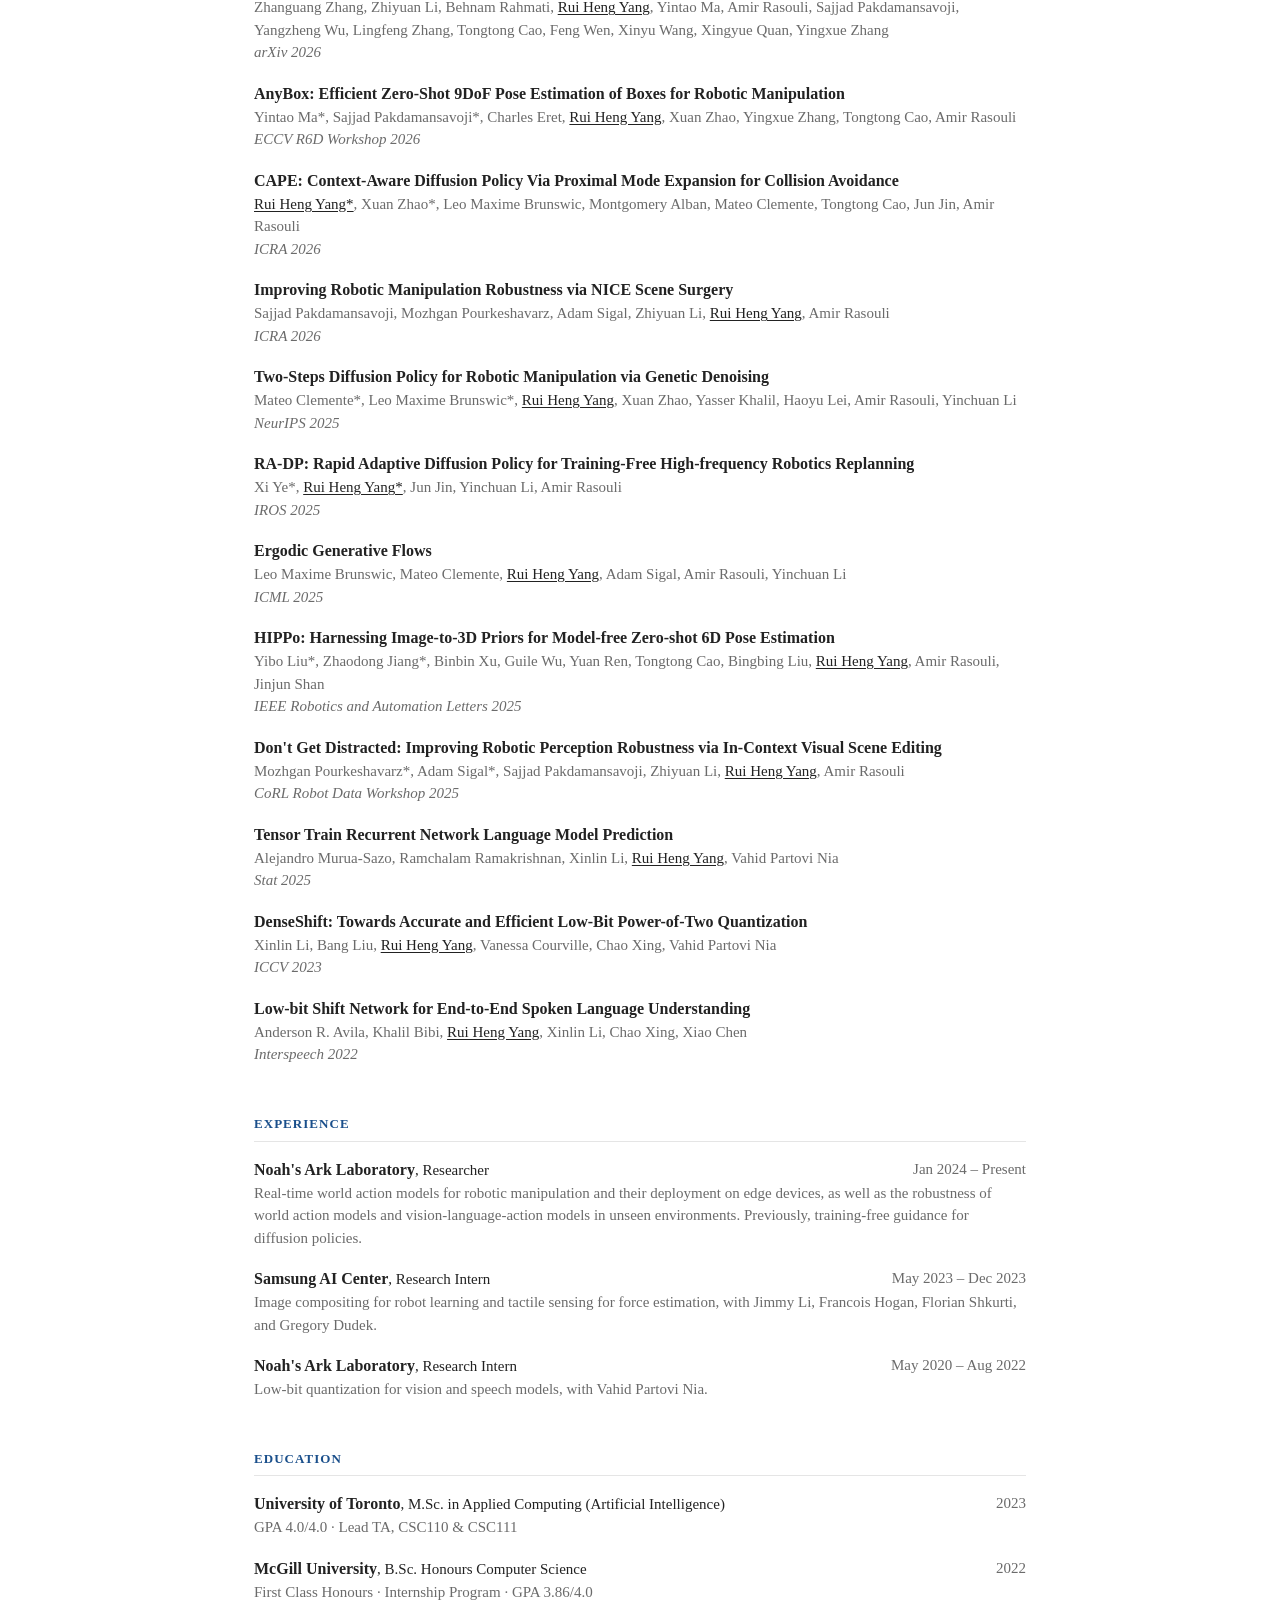
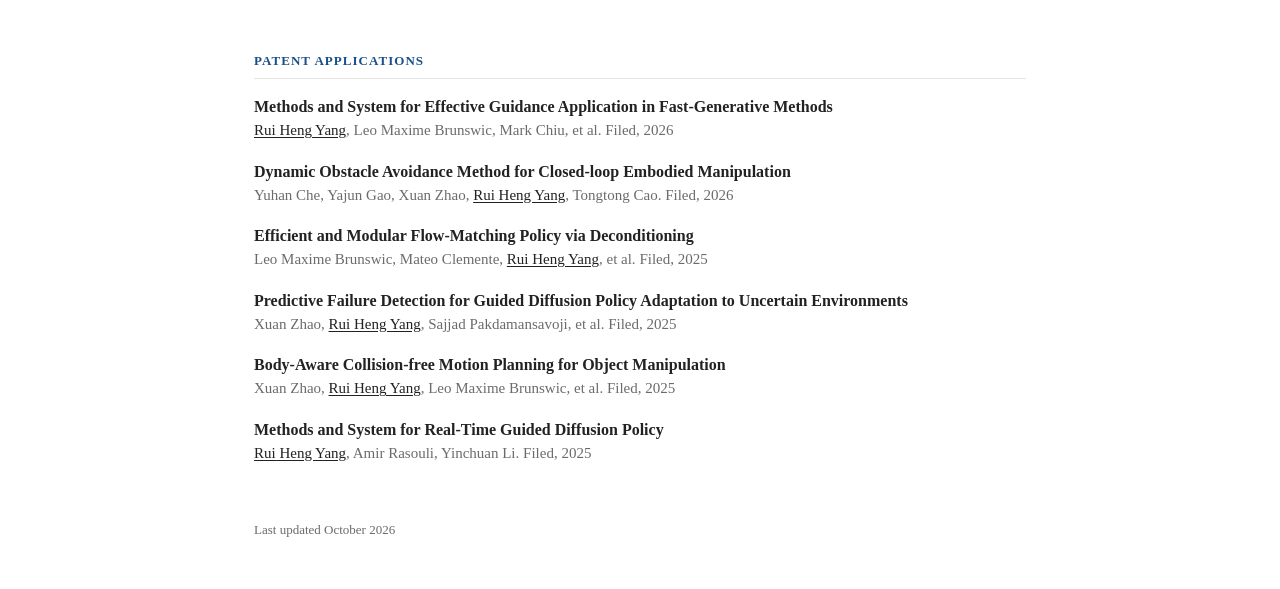
==== commit c39036f9: "Website: split About into two paragraphs" ====
--- a/index.html
+++ b/index.html
@@ -66,8 +66,10 @@
         action models. Before this, I worked on training-free guidance methods for diffusion policies that let
         a trained policy avoid collisions and replan at inference time. I joined Noah's Ark full time after
         research internships at Samsung AI Center and Noah's Ark, and I hold an M.Sc. in Applied Computing from
-        the University of Toronto and an Honours B.Sc. in Computer Science from McGill University. Outside of
-        research, I enjoy photography, collect a stamped postcard from every city I visit, and keep filling my
+        the University of Toronto and an Honours B.Sc. in Computer Science from McGill University.
+      </p>
+      <p>
+        Outside of research, I enjoy photography, collect a stamped postcard from every city I visit, and keep filling my
         fridge with magnets from those trips (<a href="hobbies.html">more here</a>).
       </p>
     </section>
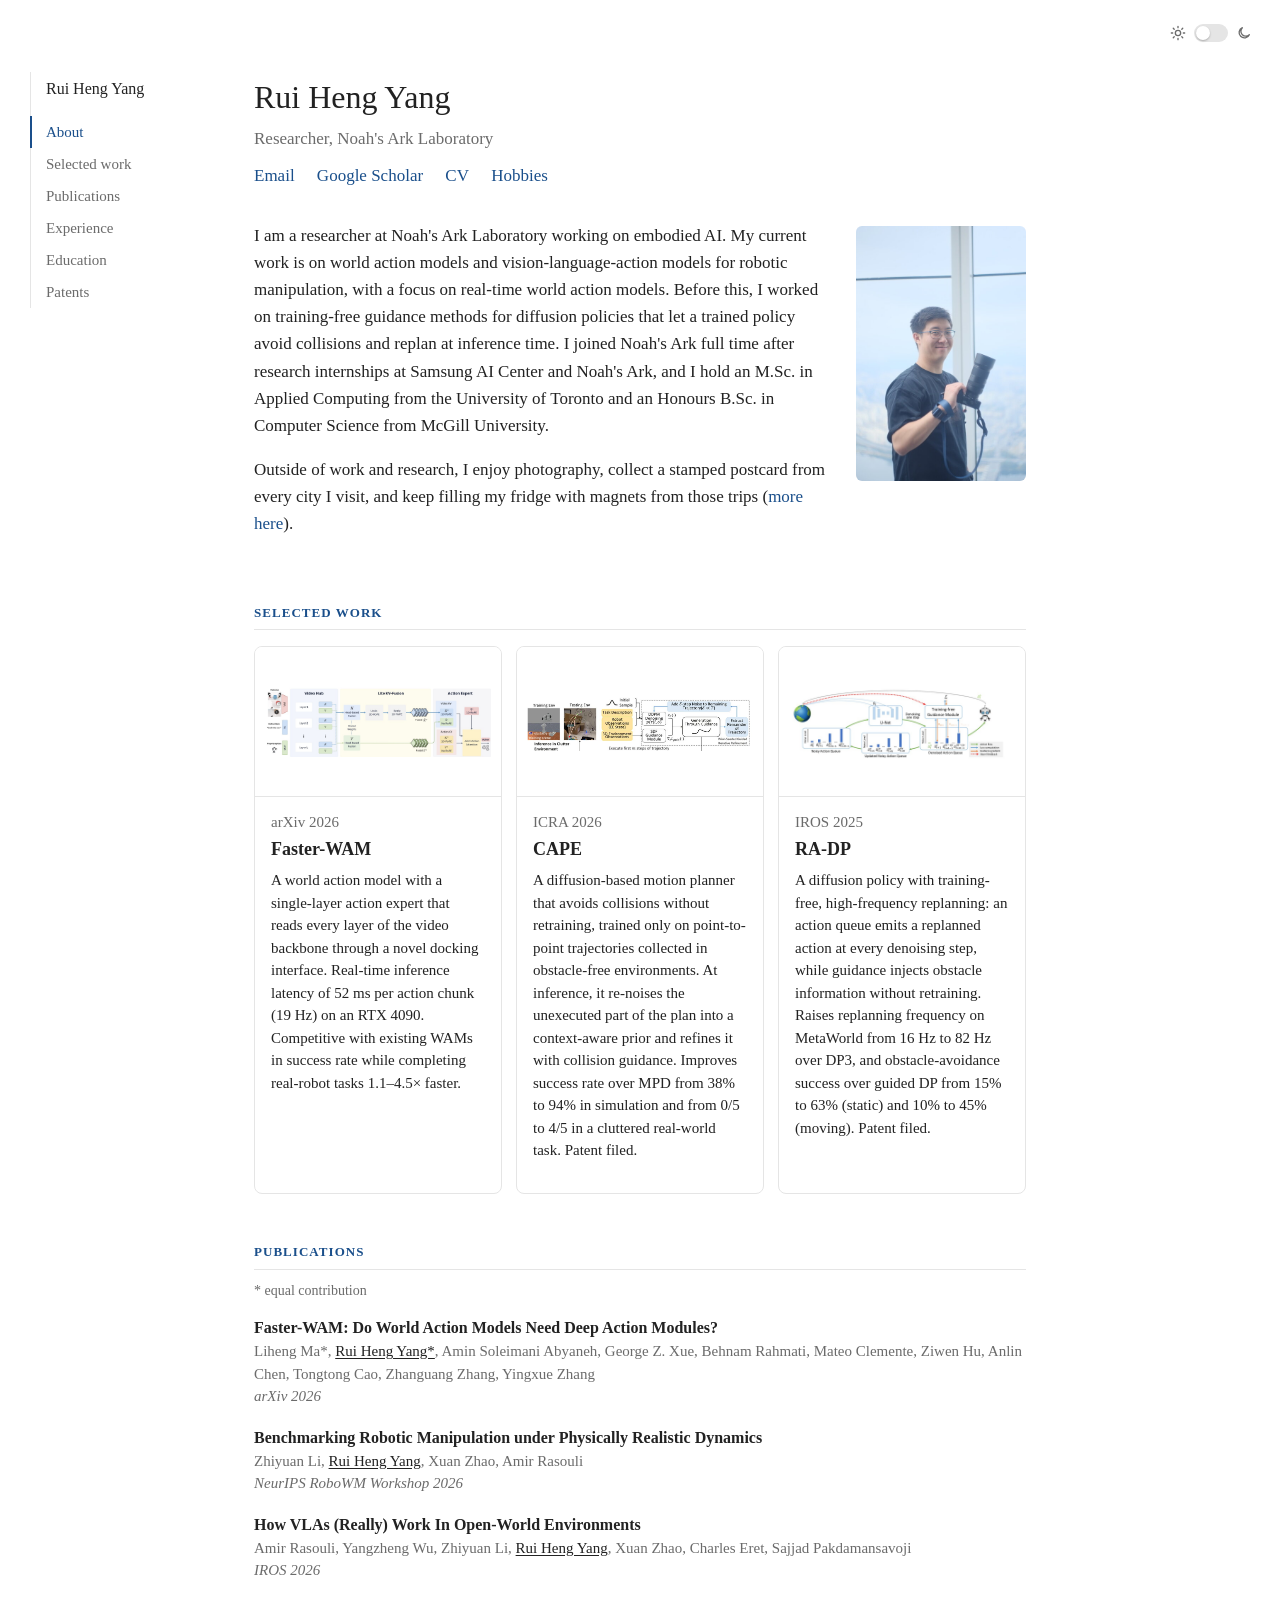
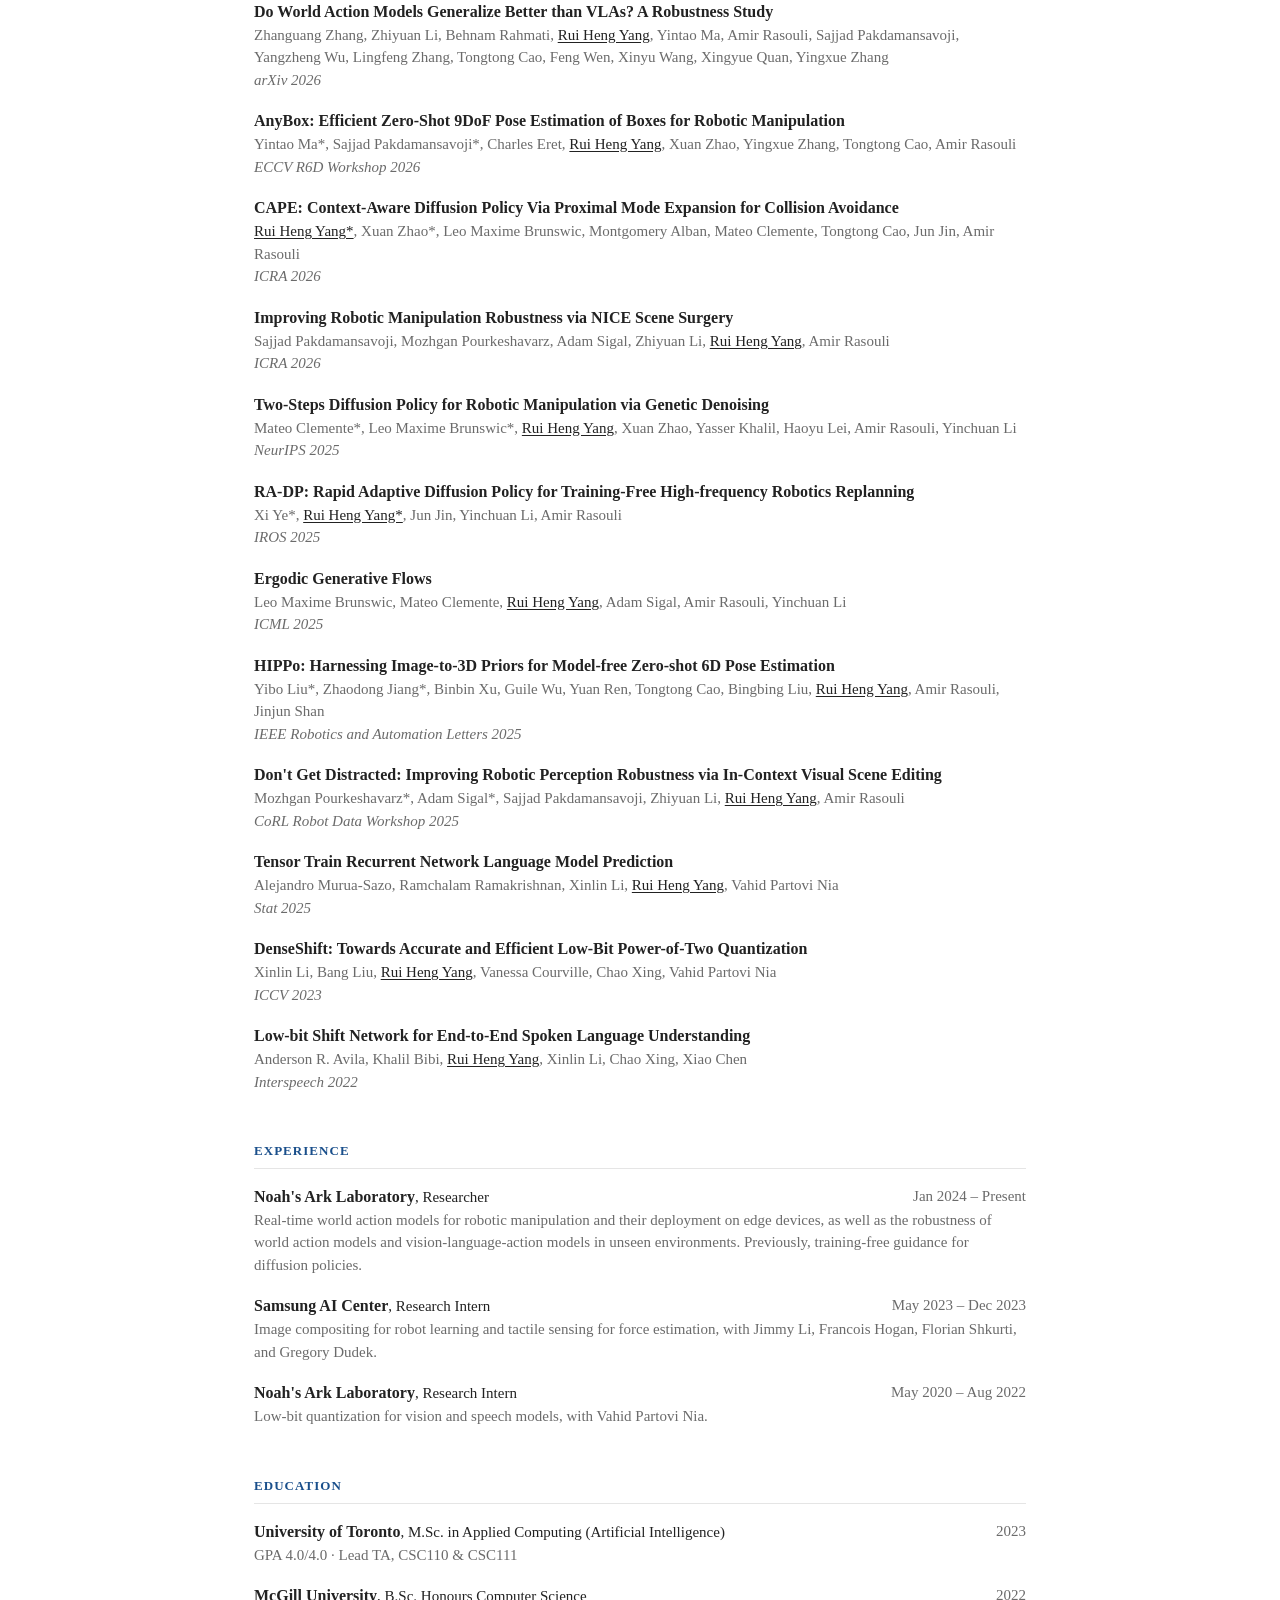
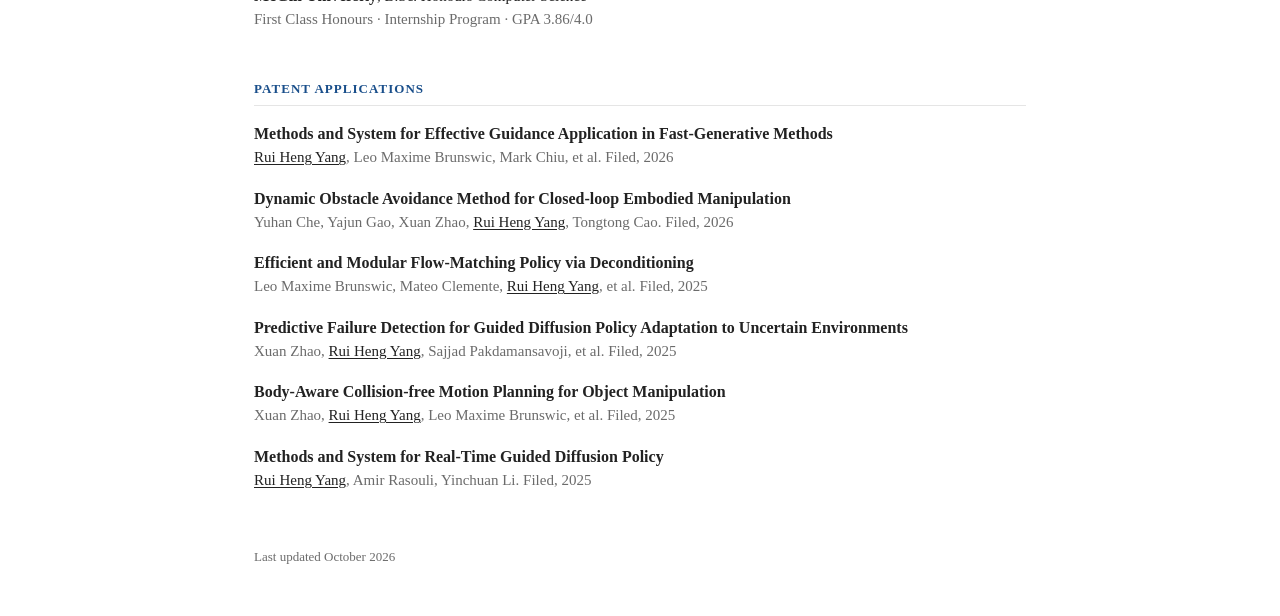
==== commit b8f63e73: "Website: About wording" ====
--- a/index.html
+++ b/index.html
@@ -69,7 +69,7 @@
         the University of Toronto and an Honours B.Sc. in Computer Science from McGill University.
       </p>
       <p>
-        Outside of research, I enjoy photography, collect a stamped postcard from every city I visit, and keep filling my
+        Outside of work and research, I enjoy photography, collect a stamped postcard from every city I visit, and keep filling my
         fridge with magnets from those trips (<a href="hobbies.html">more here</a>).
       </p>
     </section>
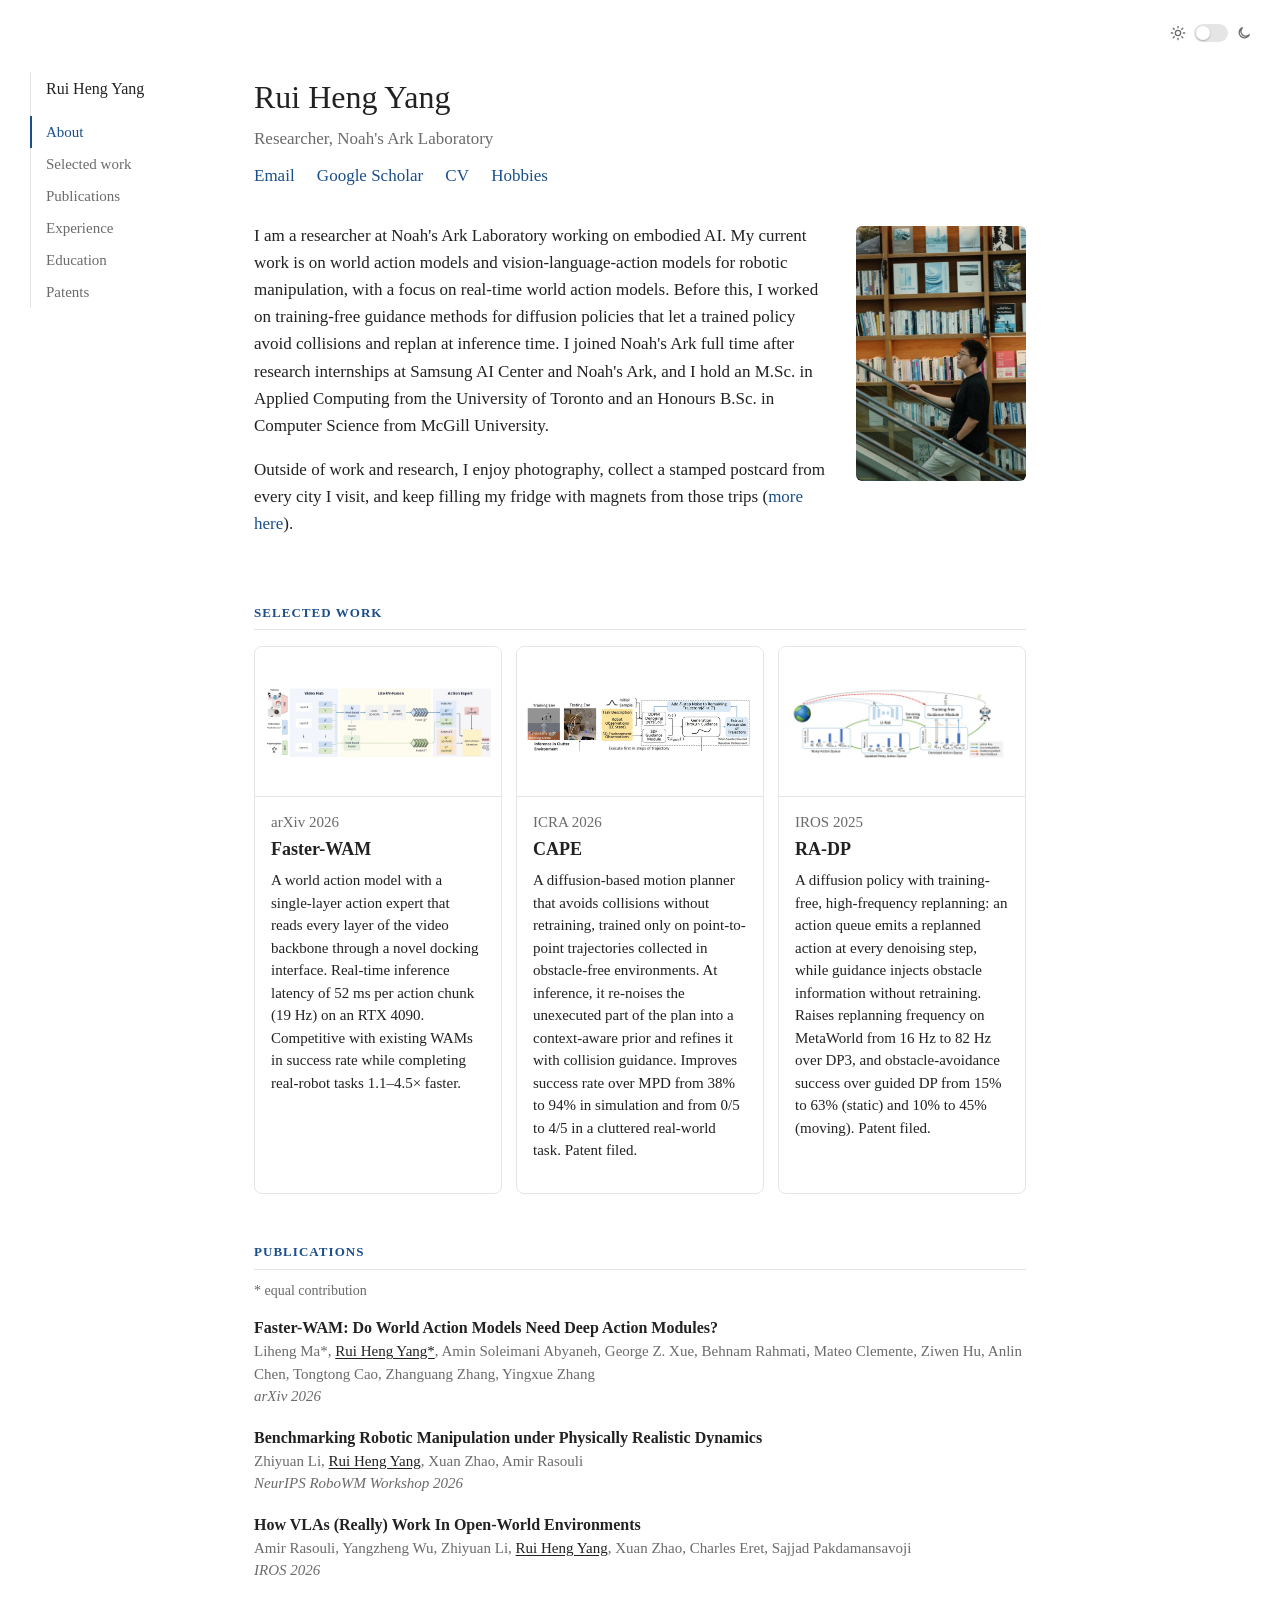
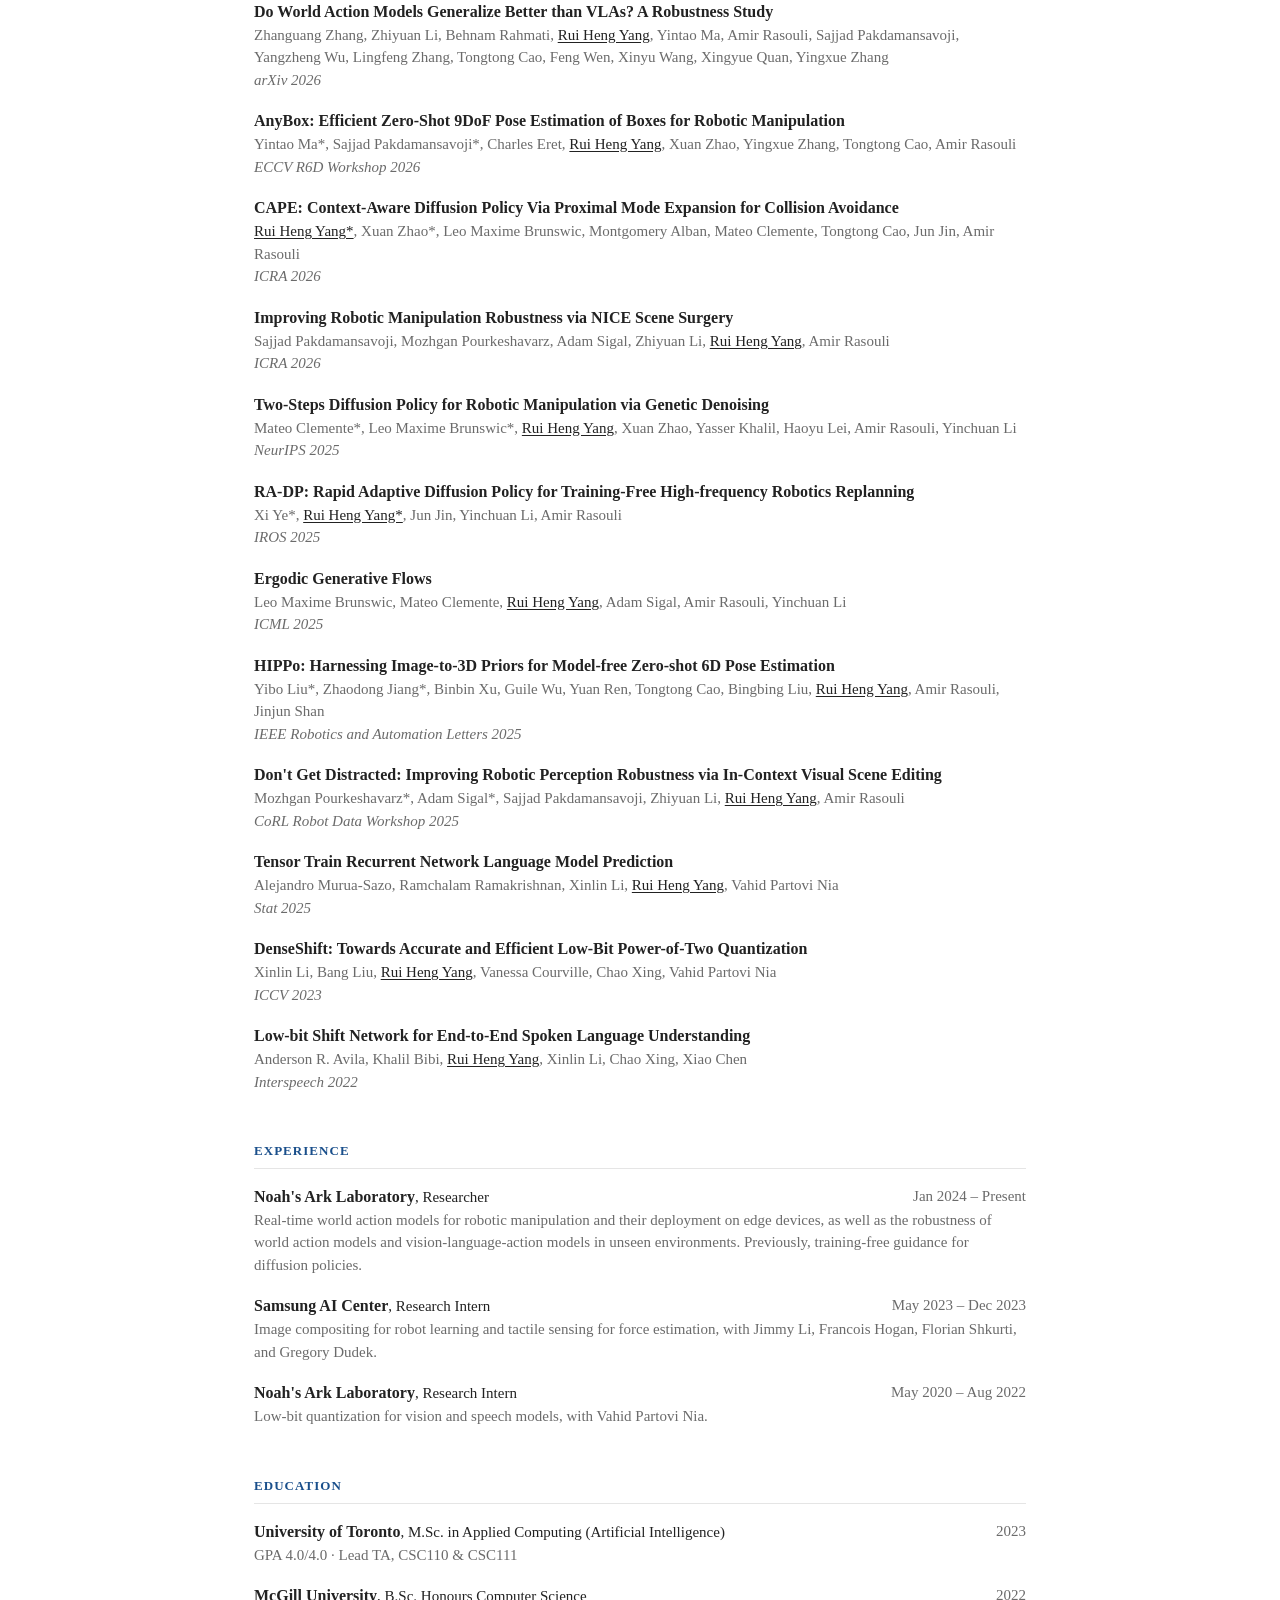
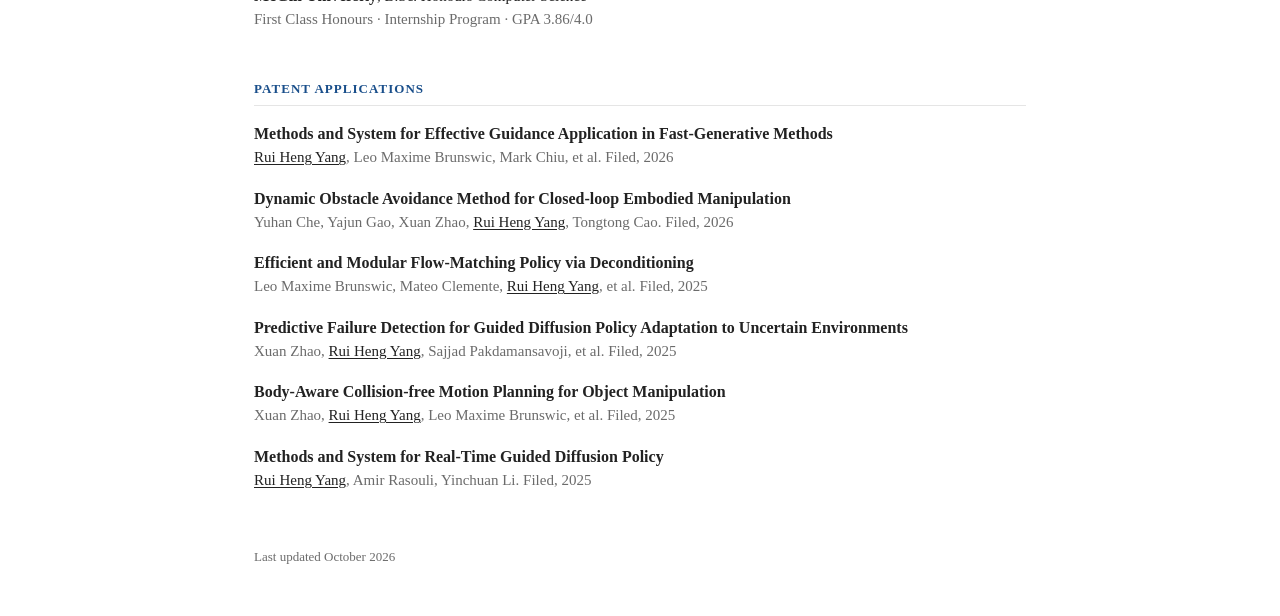
==== commit a88677dd: "Website: new profile photo" ====
--- a/index.html
+++ b/index.html
@@ -59,7 +59,7 @@
     </header>
 
     <section id="about">
-      <img class="profile" src="assets/figs/profile.jpg" alt="Rui Heng Yang holding a camera" width="480" height="720">
+      <img class="profile" src="assets/figs/profile.jpg" alt="Rui Heng Yang on an escalator in a bookstore" width="480" height="720">
       <p>
         I am a researcher at Noah's Ark Laboratory working on embodied AI. My current work is on world action
         models and vision-language-action models for robotic manipulation, with a focus on real-time world
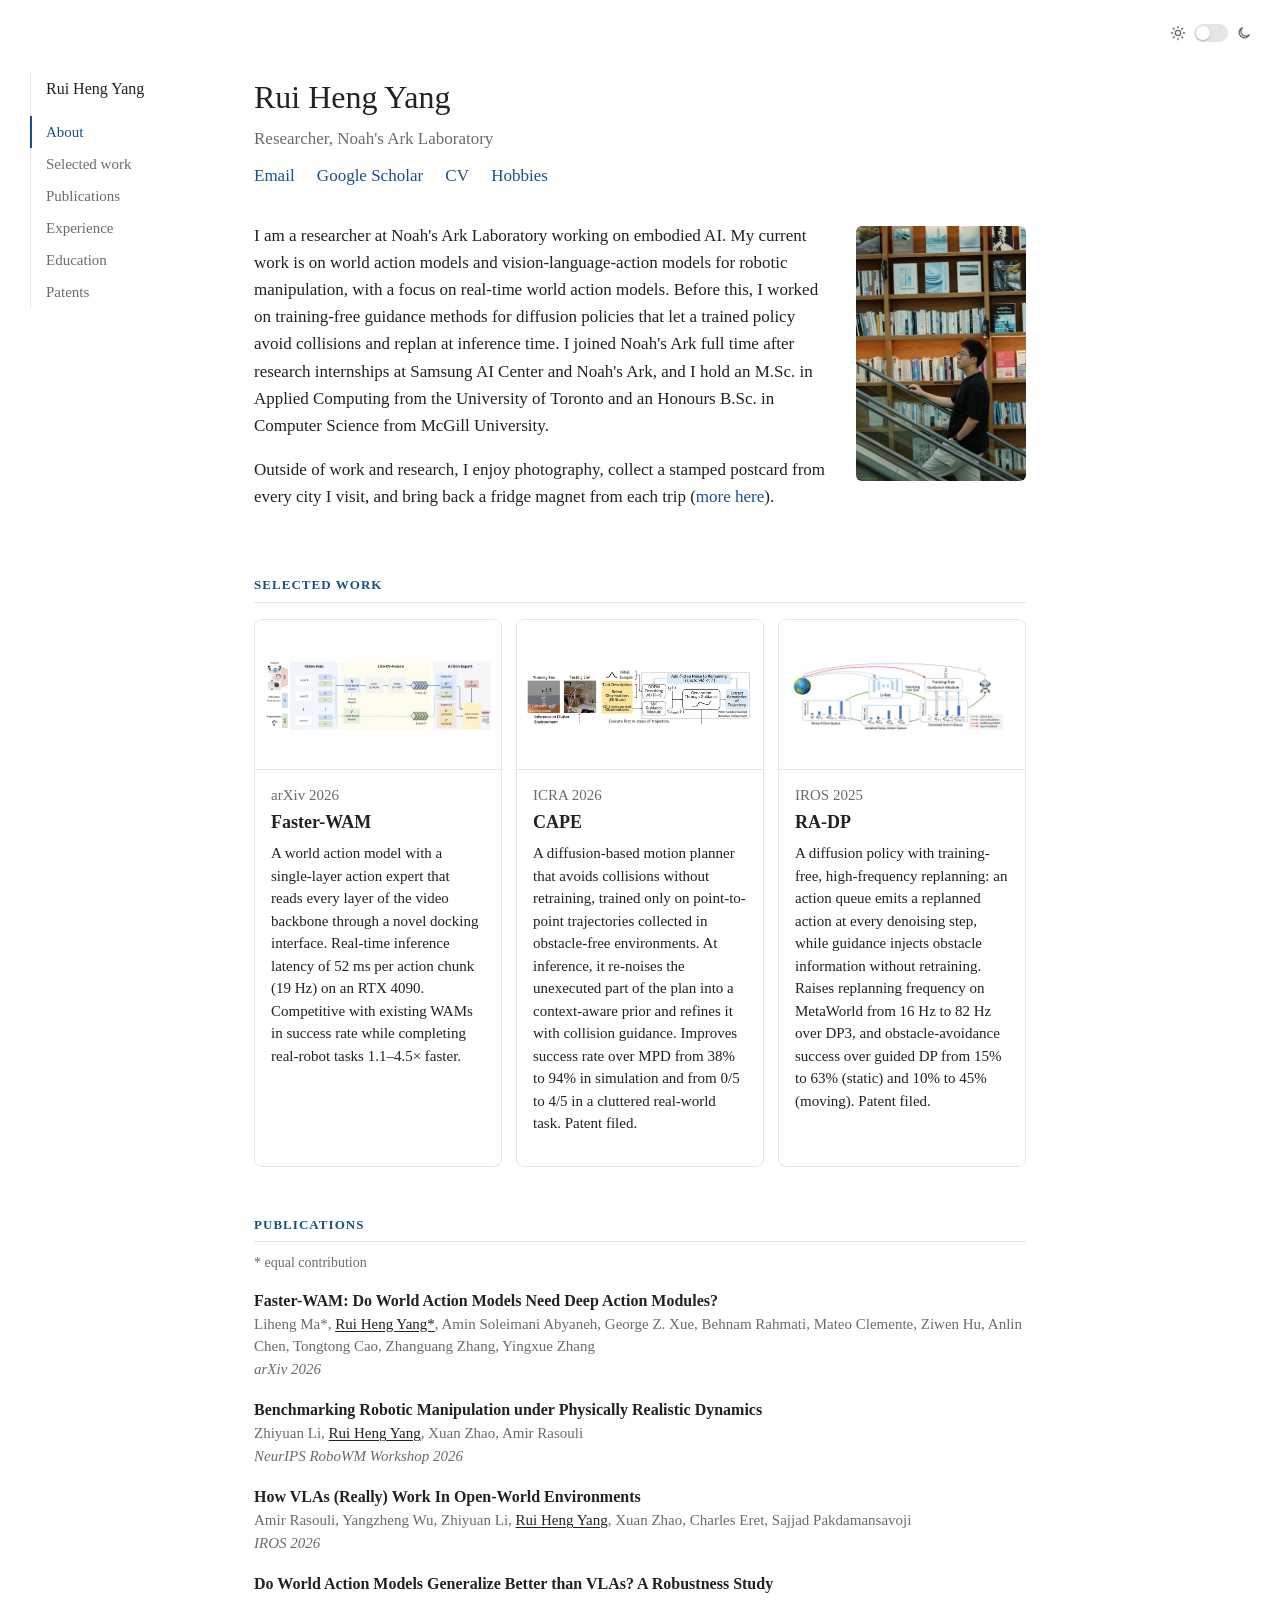
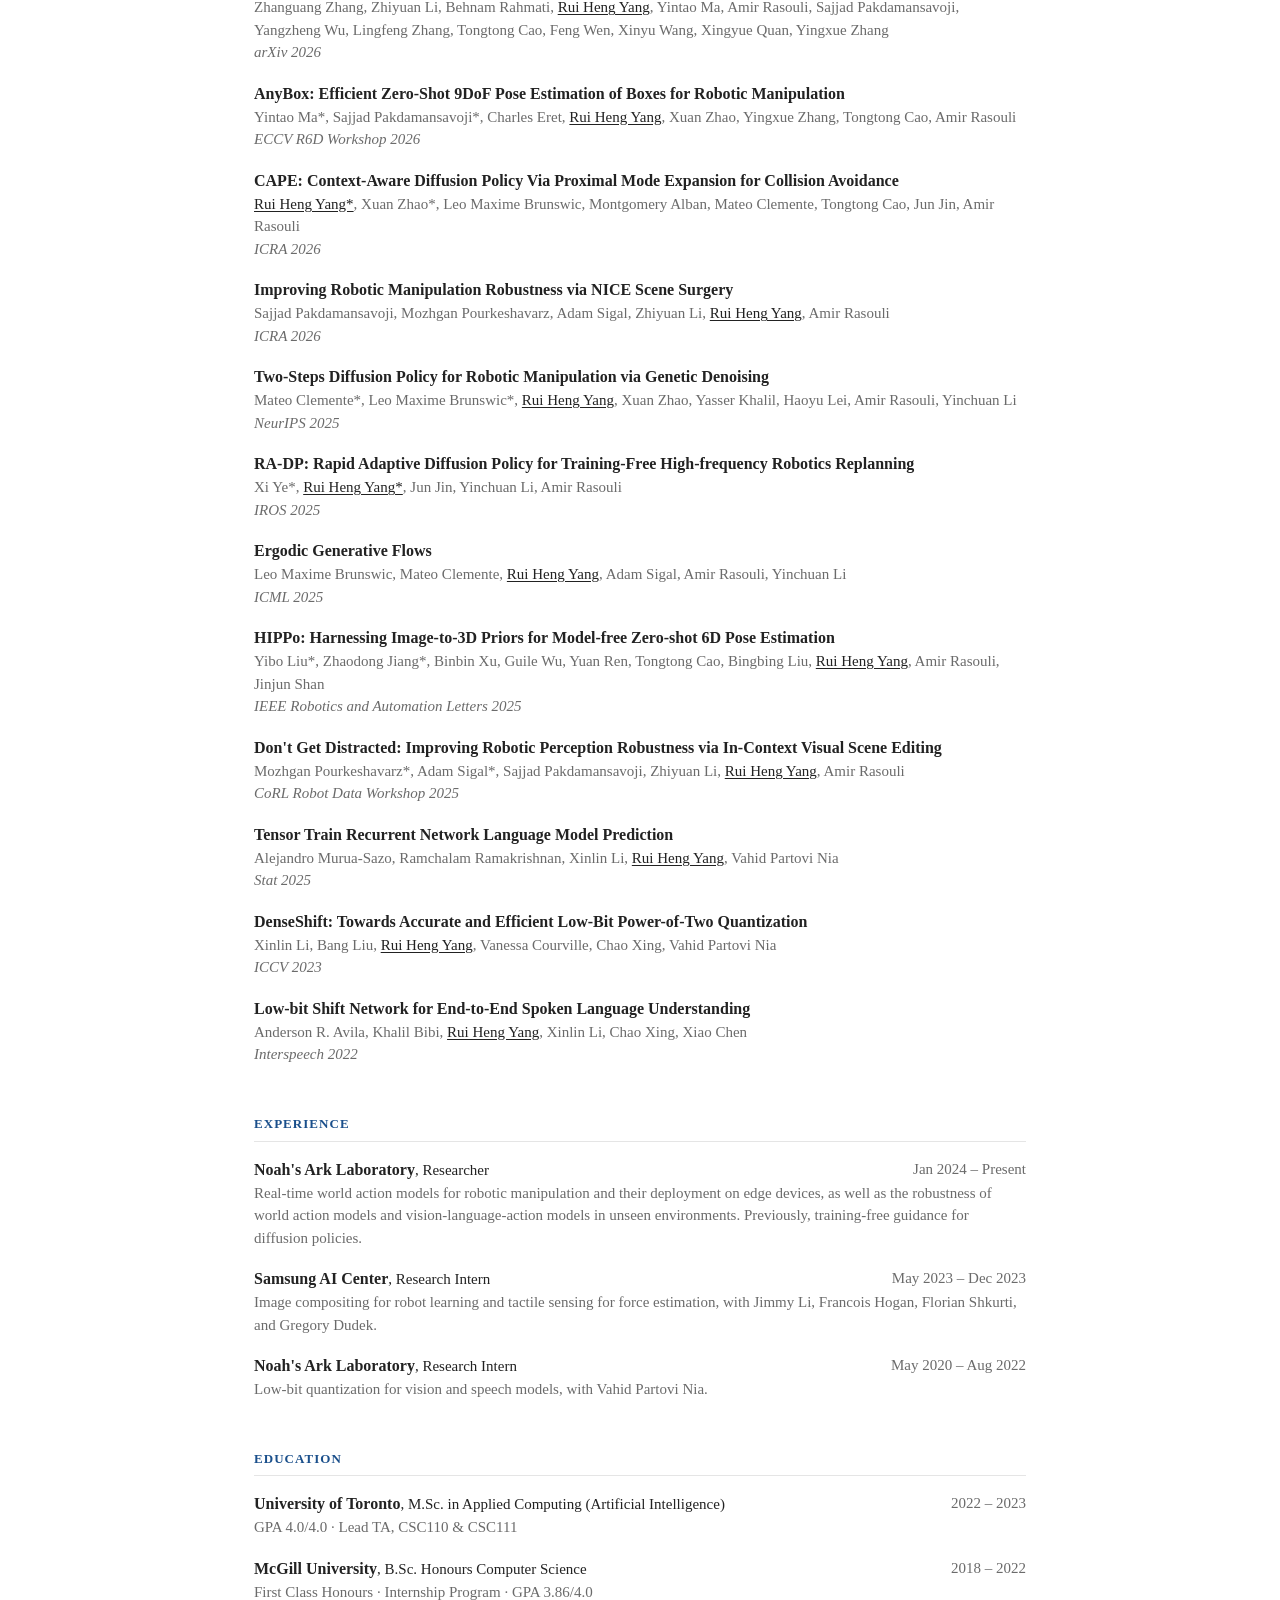
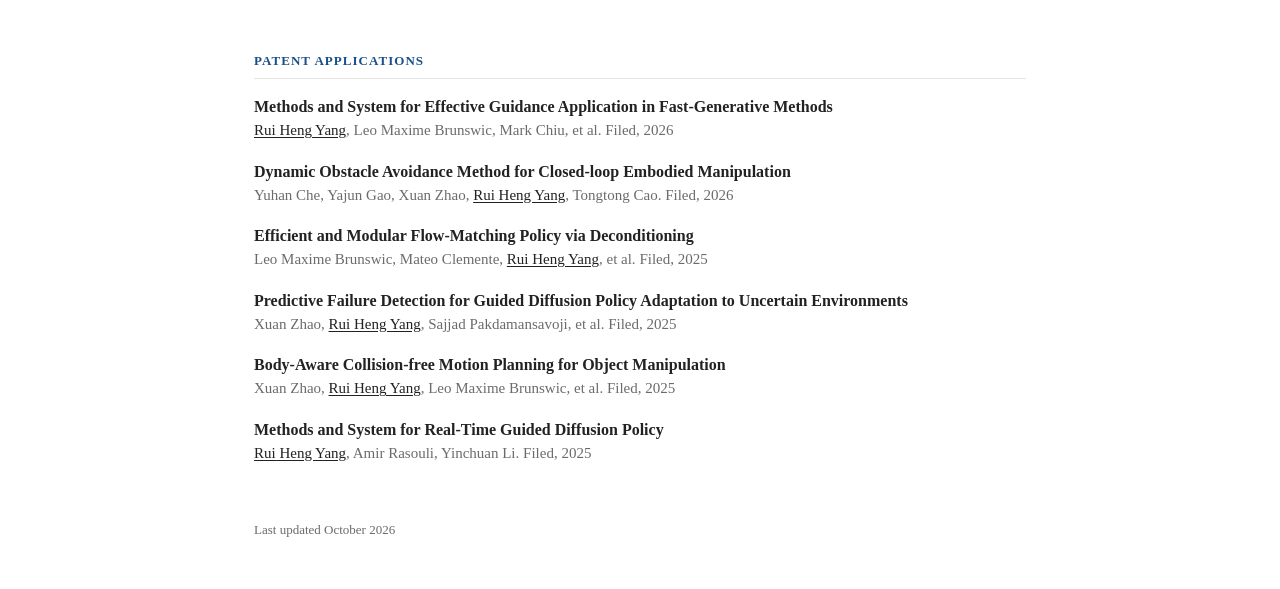
==== commit f0de4eb6: "Website: reword hobbies sentence" ====
--- a/index.html
+++ b/index.html
@@ -69,8 +69,8 @@
         the University of Toronto and an Honours B.Sc. in Computer Science from McGill University.
       </p>
       <p>
-        Outside of work and research, I enjoy photography, collect a stamped postcard from every city I visit, and keep filling my
-        fridge with magnets from those trips (<a href="hobbies.html">more here</a>).
+        Outside of work and research, I enjoy photography, collect a stamped postcard from every city I visit, and bring back a
+        fridge magnet from each trip (<a href="hobbies.html">more here</a>).
       </p>
     </section>
 
